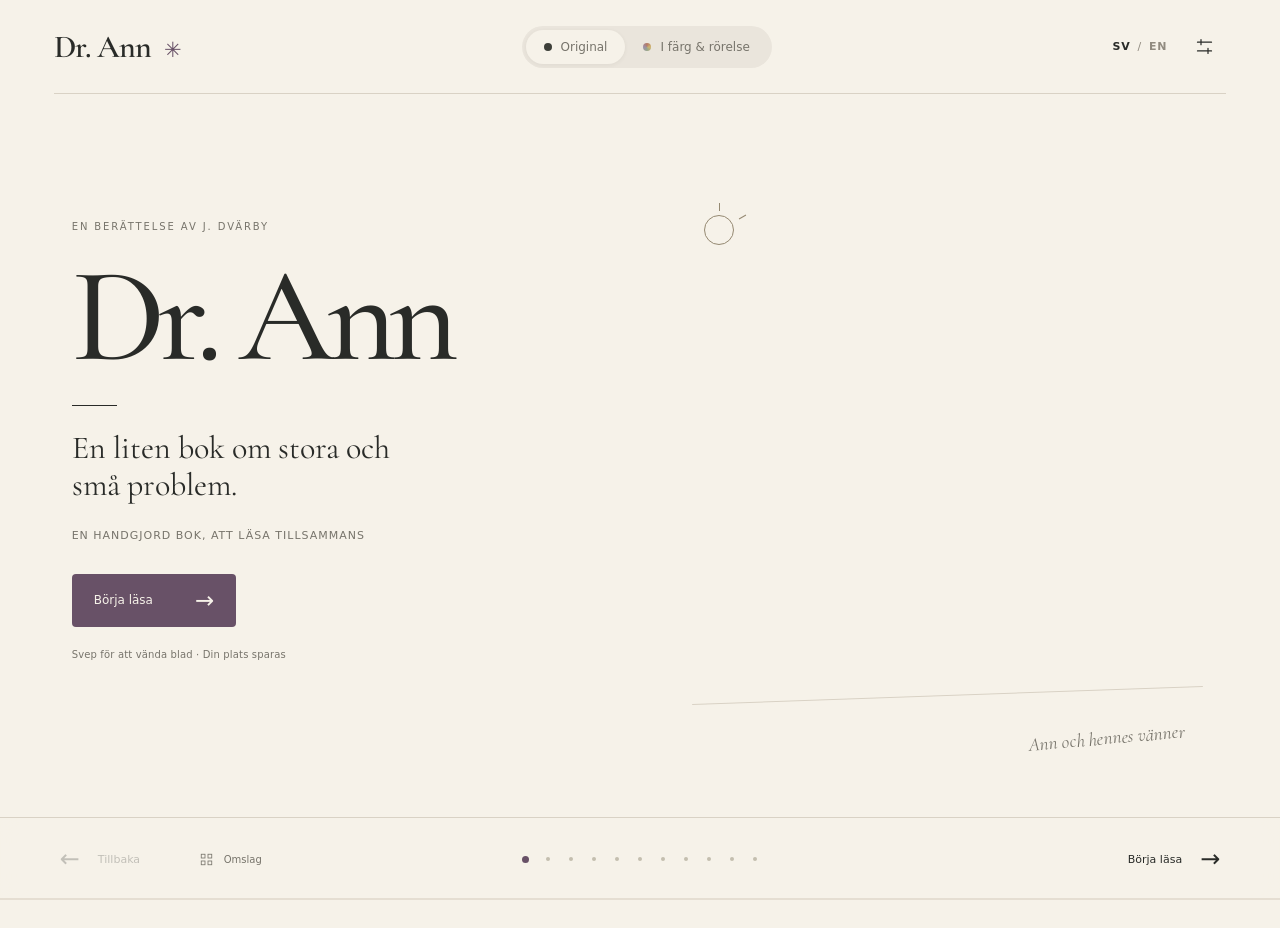
==== dr-ann/index.html @ cf0f5ed4 "Add bilingual Dr. Ann book with original and animated editions" ====
<!doctype html>
<html lang="sv">
<head>
  <meta charset="utf-8">
  <meta name="viewport" content="width=device-width, initial-scale=1, viewport-fit=cover">
  <meta name="theme-color" content="#f6f2e9">
  <meta name="description" content="Dr. Ann av J. Dvärby. En liten bok om stora och små problem. Läs på svenska eller engelska, i original eller i färg.">
  <meta name="robots" content="noindex, nofollow">
  <meta name="apple-mobile-web-app-capable" content="yes">
  <meta name="apple-mobile-web-app-status-bar-style" content="default">
  <link rel="icon" href="/dr-ann/assets/icon.svg" type="image/svg+xml">
  <link rel="apple-touch-icon" href="/dr-ann/assets/icon-192.png">
  <link rel="manifest" href="/dr-ann/manifest.webmanifest">
  <link rel="stylesheet" href="/dr-ann/book.css">
  <link rel="stylesheet" href="/dr-ann/compositions.css">
  <title>Dr. Ann · J. Dvärby</title>
</head>
<body>
  <a class="skip" href="#reader">Till boken</a>
  <header class="topbar">
    <button class="wordmark" id="home" aria-label="Till omslaget">Dr. Ann<span class="little-flower" aria-hidden="true">✳</span></button>
    <div class="editions" role="group" aria-label="Utgåva">
      <button id="original" data-edition="original" aria-pressed="true"><span class="edition-dot ink-dot"></span><span data-i18n="original">Original</span></button>
      <button id="colour" data-edition="colour" aria-pressed="false"><span class="edition-dot colour-dot"></span><span data-i18n="colour">I färg & rörelse</span></button>
    </div>
    <div class="header-actions">
      <button class="icon-button sound-button" id="sound-button" aria-label="Slå på ljud" aria-pressed="false"><svg viewBox="0 0 24 24" aria-hidden="true"><path d="M4 9h4l5-4v14l-5-4H4zM17 8q5 4 0 8"/><path class="sound-off-mark" d="m17 5 5 14"/></svg></button>
      <button class="language" id="language" aria-label="Read in English"><span id="lang-sv" class="selected">SV</span><span class="lang-sep">/</span><span id="lang-en">EN</span></button>
      <button class="icon-button" id="settings-button" aria-label="Läsinställningar"><svg viewBox="0 0 24 24" aria-hidden="true"><path d="M4 7h16M4 17h16M8 4v6m8 4v6"/></svg></button>
    </div>
  </header>

  <main id="reader" tabindex="-1"></main>

  <nav class="booknav" aria-label="Boknavigering">
    <button class="nav-prev" id="previous" aria-label="Föregående sida"><span aria-hidden="true">←</span><span data-i18n="previous">Tillbaka</span></button>
    <button class="page-picker" id="chapters-button" aria-label="Välj sida"><svg viewBox="0 0 20 20" aria-hidden="true"><rect x="3" y="3" width="5" height="5"/><rect x="12" y="3" width="5" height="5"/><rect x="3" y="12" width="5" height="5"/><rect x="12" y="12" width="5" height="5"/></svg><span id="page-label">Omslag</span></button>
    <div id="page-dots" class="page-dots" aria-label="Sidor"></div>
    <button class="nav-next" id="next"><span data-i18n="next">Börja läsa</span><span aria-hidden="true">→</span></button>
    <div class="progress-line"><div id="progress"></div></div>
  </nav>

  <dialog id="chapters-dialog" aria-labelledby="chapters-title">
    <div class="dialog-top"><div><p class="eyebrow" data-i18n="littleBook">EN LITEN BOK</p><h2 id="chapters-title" data-i18n="choosePage">Vart vill du gå?</h2></div><button class="close icon-button" data-close aria-label="Stäng">×</button></div>
    <div id="chapter-grid" class="chapter-grid"></div>
  </dialog>

  <dialog id="settings-dialog" aria-labelledby="settings-title">
    <div class="dialog-top"><h2 id="settings-title" data-i18n="reading">Läs i din egen takt</h2><button class="close icon-button" data-close aria-label="Stäng">×</button></div>
    <div class="setting-row"><span data-i18n="textSize">Textstorlek</span><div class="size-controls"><button id="smaller" aria-label="Mindre text">A−</button><output id="text-size">100%</output><button id="larger" aria-label="Större text">A+</button></div></div>
    <label class="setting-row"><span data-i18n="animations">Lugna animationer</span><input id="motion" type="checkbox" role="switch"></label>
    <label class="setting-row sound-setting"><span data-i18n="sound">Små ljud i färgutgåvan</span><input id="sound" type="checkbox" role="switch"></label>
    <button id="fullscreen" class="setting-action" data-i18n="fullscreen">Läs i helskärm ↗</button>
    <button id="offline" class="setting-action" data-i18n="offline">Spara boken för läsning offline ↓</button>
    <p class="small-note" data-i18n="install">På mobilen kan du välja ”Lägg till på hemskärmen” i webbläsarens meny.</p>
    <div class="colophon"><p data-i18n="credits">Text & teckningar · J. Dvärby</p><p data-i18n="editionNote">Svenska originalord. Varsamt satt text. Engelsk översättning och en färglagd tolkning.</p><button id="source-button" data-i18n="source">Se bokens fotograferade original ↗</button></div>
  </dialog>

  <dialog id="source-dialog" aria-labelledby="source-title">
    <div class="dialog-top"><h2 id="source-title" data-i18n="sourceTitle">Den handgjorda boken</h2><button class="close icon-button" data-close aria-label="Stäng">×</button></div>
    <p class="small-note" data-i18n="sourceNote">Originalfotona bakom det här uppslaget. Tryck på en bild för att se den större.</p>
    <div id="source-photos"></div>
  </dialog>
  <p class="sr-only" id="announcement" role="status" aria-live="polite"></p>
  <div id="toast" role="status"></div>
  <noscript><p class="noscript">Boken behöver JavaScript för sidvändning. / This book needs JavaScript for page turns.</p></noscript>
  <script type="module" src="/dr-ann/book.js"></script>
</body>
</html>
---- dr-ann/book.css ----
@font-face{font-family:Book;src:url('/fonts/CormorantGaramond.woff2') format('woff2');font-style:normal;font-weight:300 700;font-display:swap}
@font-face{font-family:Book;src:url('/fonts/CormorantGaramond-Italic.woff2') format('woff2');font-style:italic;font-weight:300 700;font-display:swap}
:root{--paper:#f6f2e9;--ink:#292b28;--muted:#77746b;--line:#d9d2c5;--plum:#685167;--tint:#ebe4db;--story-size:1;--nav-height:83px;color-scheme:light;font-family:system-ui,-apple-system,'Segoe UI',sans-serif;color:var(--ink);background:var(--paper)}
*{box-sizing:border-box}body{margin:0;min-height:100svh;background:var(--paper);-webkit-font-smoothing:antialiased}button,a,input{-webkit-tap-highlight-color:transparent}button{font:inherit;color:inherit;cursor:pointer}button{border:0;background:none}button:disabled{opacity:.25;cursor:default}button:focus-visible,a:focus-visible,input:focus-visible{outline:2px solid var(--plum);outline-offset:5px}button[aria-pressed=true]{color:var(--ink)}a{color:var(--plum)}.topbar{height:94px;margin:0 4.2vw;display:flex;align-items:center;gap:24px;border-bottom:1px solid var(--line)}.wordmark{padding:0;font-family:Book,Georgia,serif;font-size:32px;font-weight:600;letter-spacing:-1px;white-space:nowrap}.little-flower{display:inline-block;font:21px Georgia,serif;margin-left:13px;vertical-align:middle;color:var(--plum)}.editions{margin:auto;display:flex;padding:4px;background:#eae5dc;border-radius:28px}.editions button{display:flex;gap:9px;align-items:center;border-radius:22px;padding:10px 18px;color:#77746b;font-size:12px;white-space:nowrap;transition:background .25s,color .25s}.editions button[aria-pressed=true]{background:var(--paper);box-shadow:0 1px 4px #413b3510}.edition-dot{width:8px;height:8px;border-radius:50%;display:inline-block}.ink-dot{background:#3d3f39}.colour-dot{background:conic-gradient(#b57965,#d0b56d,#95a58c,#9d8fa7,#b57965)}.header-actions{display:flex;align-items:center;gap:15px}.language{display:flex;gap:7px;font-size:11px;font-weight:600;letter-spacing:.07em;min-height:44px;padding:8px 0;align-items:center}.language span{color:#918b80}.language .selected{color:var(--ink)}.lang-sep{font-weight:400}.icon-button{width:44px;height:44px;display:grid;place-items:center}.icon-button svg{width:21px;fill:none;stroke:currentColor;stroke-width:1.4;stroke-linecap:round}
#reader{min-height:calc(100svh - 94px);padding-bottom:calc(var(--nav-height) + 28px + env(safe-area-inset-bottom));outline:none}.cover{max-width:1320px;min-height:calc(100svh - 94px - var(--nav-height));margin:auto;padding:4vh 5.6vw 4vh;display:grid;grid-template-columns:1fr 1.12fr;align-items:center;gap:2vw}.cover-copy{position:relative;z-index:2;padding-bottom:20px}.eyebrow{font-size:10px;font-weight:500;letter-spacing:.19em;text-transform:uppercase;color:var(--muted);line-height:1.7;margin:0 0 22px}.cover h1{font:500 clamp(80px,10.5vw,156px)/.9 Book,Georgia,serif;letter-spacing:-.055em;margin:0 0 27px}.cover-rule{display:block;width:45px;height:1px;background:var(--ink);margin-bottom:24px}.cover-subtitle{font:400 clamp(24px,2.5vw,36px)/1.15 Book,Georgia,serif;max-width:330px;margin:0 0 25px}.byline{font-size:11px;letter-spacing:.09em;color:var(--muted);margin:0 0 32px}.start-reading{display:inline-flex;align-items:center;gap:42px;padding:15px 22px;background:var(--plum);color:var(--paper);border-radius:4px;font-size:12px}.start-reading span:last-child{font-size:23px;font-weight:300;line-height:1}.cover-footnote{font-size:10px;line-height:1.6;color:var(--muted);margin-top:20px;letter-spacing:.015em}.cover-visual{position:relative;width:100%;aspect-ratio:1/1;display:grid;place-items:center;isolation:isolate}.cover-visual::before{content:'';position:absolute;border:1px solid #d7d0c2;border-radius:49% 51% 50% 46%;inset:4% -1% 3% 3%;transform:rotate(-9deg);z-index:-1}.cover-visual::after{content:'';position:absolute;bottom:9%;left:12%;right:1%;height:1px;background:var(--line);transform:rotate(-2deg)}.cover-characters{position:relative;display:block;width:100%;height:100%}.cover-characters .ink-sprite{position:absolute}.cover-ann{width:29%;height:56%;bottom:15%;left:6%;transform:rotate(-3deg)}.cover-mc{width:21%;height:27%;bottom:13%;right:0;transform:rotate(3deg)}.cover-zorbas{width:69%;height:81%;bottom:15%;left:32%}.cover-sun{position:absolute;width:30px;height:30px;top:9%;left:14%;border:1px solid #9b917d;border-radius:50%}.cover-sun::before,.cover-sun::after{content:'';position:absolute;width:1px;height:8px;background:#9b917d;top:-13px;left:50%}.cover-sun::after{transform:rotate(60deg);left:37px;top:-3px}.cover-label{position:absolute;font:italic 19px Book,Georgia,serif;color:var(--muted);bottom:0;right:4%;transform:rotate(-5deg)}
.spread{max-width:1360px;min-height:calc(100svh - 94px - var(--nav-height) - 28px);margin:auto;padding:5vh 6vw 3vh;display:grid;grid-template-columns:minmax(0,1fr) minmax(0,1fr);gap:6vw;align-items:center;position:relative}.illustration{position:relative;min-width:0;perspective:1000px;align-self:center}.art-stage{position:relative;width:100%;height:min(62vh,640px);display:grid;place-items:center;isolation:isolate}.art-stage .ink-sprite{width:100%;height:100%}.ink-sprite{display:block;overflow:hidden;filter:grayscale(1) brightness(1.85) contrast(3.5);mix-blend-mode:multiply}.ink-sprite image{image-rendering:auto}.art-group{position:relative;width:100%;height:100%}.art-group .ink-sprite{position:absolute}.art-group .mc-ann{width:57%;height:59%;left:0;top:0}.art-group .mc-acorn{width:52%;height:56%;right:0;bottom:0}.art-group .house{width:51%;height:80%;left:0;bottom:8%}.art-group .walker{width:15%;height:22%;right:24%;bottom:8%}.art-group .ground{width:100%;height:5%;bottom:8%;left:0}.art-group .rocket{width:66%;height:93%;left:0;top:0}.art-group .muck{width:44%;height:27%;right:0;bottom:5%}.art-group .acorn{width:18%;height:46%;left:5%;bottom:13%}.art-group .skewer{width:74%;height:62%;right:0;bottom:8%}.art-group .tiny{width:8%;height:14%;left:1%;bottom:8%}.text-page{padding:3vh 0;min-width:0;position:relative}.scene-eyebrow{font-size:10px;line-height:1.5;letter-spacing:.15em;text-transform:uppercase;color:var(--muted);margin:0 0 25px}.scene-number{color:var(--plum);margin-right:14px}.story{font:500 calc(clamp(24px,2.05vw,30px) * var(--story-size))/1.35 Book,Georgia,serif;letter-spacing:-.012em;overflow-wrap:break-word}.story p{margin:0 0 .85em}.story p:last-child{margin-bottom:0}.story .dialogue{padding-left:.85em;text-indent:-.85em}.story .the-end{font-style:italic;font-size:1.5em;text-align:center;margin:1em 0 0;color:var(--plum)}.source-link{font-size:10px;margin-top:30px;color:var(--muted);padding:8px 0;text-decoration:underline;text-decoration-color:#c4baaa;text-underline-offset:4px}.scene-tip{font-size:10px;line-height:1.4;letter-spacing:.02em;color:var(--muted);text-align:center;margin:15px 0 0}.scene-tip svg{width:13px;height:13px;vertical-align:-2px;margin-right:6px;stroke:currentColor;fill:none;stroke-width:1.2}.restart{display:block;margin:22px auto 0;font-size:12px;border-bottom:1px solid var(--line);padding:10px}.paper-seam{position:absolute;top:13%;bottom:13%;width:1px;left:50%;background:linear-gradient(transparent,#d9d2c54a,transparent);pointer-events:none}
.booknav{position:fixed;bottom:0;left:0;right:0;padding:0 4.2vw;padding-bottom:env(safe-area-inset-bottom);height:calc(var(--nav-height) + env(safe-area-inset-bottom));display:flex;align-items:center;gap:24px;background:#f6f2e9f5;backdrop-filter:blur(12px);z-index:10;border-top:1px solid var(--line)}.booknav button{min-height:48px}.nav-prev,.nav-next{display:flex;align-items:center;gap:18px;font-size:11px;min-width:115px}.nav-prev>span:first-child,.nav-next>span:last-child{font-size:24px;font-weight:300}.nav-next{margin-left:auto;justify-content:flex-end}.page-picker{display:flex;align-items:center;gap:10px;color:var(--muted);font-size:10px;white-space:nowrap}.page-picker svg{width:15px;height:15px;fill:none;stroke:currentColor;stroke-width:1.1}.page-dots{display:flex;align-items:center;gap:3px;position:absolute;left:50%;transform:translateX(-50%)}.page-dots button{width:20px;padding:0;display:grid;place-items:center;min-height:44px}.page-dots button::after{content:'';width:4px;height:4px;border-radius:50%;background:#c4beaf;transition:all .25s}.page-dots button[aria-current=page]::after{width:7px;height:7px;background:var(--plum)}.progress-line{position:absolute;bottom:0;left:0;right:0;height:2px;background:#e5ded2}.progress-line>div{height:100%;background:var(--plum);width:0;transition:width .45s}
dialog{border:1px solid var(--line);background:var(--paper);color:var(--ink);padding:32px;max-width:720px;width:calc(100% - 32px);max-height:calc(100svh - 40px);border-radius:12px;box-shadow:0 20px 100px #2b282b24}dialog::backdrop{background:#27242a70;backdrop-filter:blur(4px)}.dialog-top{display:flex;justify-content:space-between;align-items:flex-start;gap:15px;margin-bottom:24px}.dialog-top h2{font:500 35px/1.05 Book,Georgia,serif;letter-spacing:-.03em;margin:0}.dialog-top .eyebrow{margin:0 0 7px}.close{font-size:31px;font-weight:200;flex:none;margin:-8px -10px 0 0}.chapter-grid{display:grid;grid-template-columns:repeat(3,1fr);gap:12px}.chapter{padding:13px 12px;text-align:left;border:1px solid var(--line);border-radius:4px;transition:background .2s}.chapter[aria-current=page]{border-color:var(--plum);background:#eee7e7}.chapter-thumb{height:100px;position:relative;margin:0 0 14px;display:grid;place-items:center}.chapter-thumb .ink-sprite{width:100%;height:100%}.chapter-thumb img{width:100%;height:100%;object-fit:contain;mix-blend-mode:multiply}.chapter-num{font-size:9px;color:var(--muted);display:block;letter-spacing:.1em;margin-bottom:5px}.chapter-name{font:500 19px/1.1 Book,Georgia,serif;display:block}.setting-row{min-height:68px;display:flex;align-items:center;justify-content:space-between;gap:15px;border-top:1px solid var(--line);font-size:13px}.size-controls{display:flex;align-items:center;gap:15px}.size-controls button{width:44px;height:44px;font:22px Book,Georgia,serif}.size-controls output{font-size:10px;min-width:36px;text-align:center}input[role=switch]{width:36px;height:22px;accent-color:var(--plum)}.setting-action{display:block;text-align:left;border-top:1px solid var(--line);font-size:13px;padding:22px 0;width:100%;min-height:64px}.small-note{font-size:11px;color:var(--muted);line-height:1.7;margin:10px 0 20px}.colophon{border-top:1px solid var(--line);margin-top:28px;padding-top:18px;font-size:11px;line-height:1.7;color:var(--muted)}.colophon p{margin:0 0 7px}.colophon button{font-size:11px;text-align:left;padding:10px 0;text-decoration:underline;text-underline-offset:4px}#source-photos{display:grid;grid-template-columns:repeat(auto-fit,minmax(150px,1fr));gap:12px}#source-photos img{width:100%;height:auto;display:block;border-radius:2px}#toast{position:fixed;bottom:calc(var(--nav-height) + 20px + env(safe-area-inset-bottom));left:50%;transform:translateX(-50%) translateY(10px);background:var(--ink);color:var(--paper);font-size:12px;padding:13px 20px;border-radius:6px;opacity:0;pointer-events:none;z-index:30;transition:.3s;max-width:90vw;text-align:center}#toast.show{opacity:1;transform:translateX(-50%)}.sr-only,.skip:not(:focus){position:absolute;width:1px;height:1px;padding:0;margin:-1px;overflow:hidden;clip:rect(0,0,0,0);white-space:nowrap}.skip:focus{position:fixed;top:10px;left:10px;padding:14px;z-index:100;background:var(--paper)}.noscript{padding:40px}
/* The expanded edition is a shallow paper theatre, with the ink kept intact. */
.edition-colour{--plum:#63765f;--tint:#e7e9dc}.edition-colour .cover-visual::before{background:radial-gradient(ellipse,#d4c8a63d,transparent 70%);border-color:#d5cdbd}.art-trigger{display:block;width:100%;padding:0;cursor:pointer;position:relative;perspective:1000px;border-radius:46% 48% 42% 44%;outline-offset:8px}.art-plane{display:block;width:100%;height:min(62vh,640px);object-fit:contain;mix-blend-mode:multiply;transform:rotateX(var(--rx,0deg)) rotateY(var(--ry,0deg)) translateZ(18px);filter:drop-shadow(0 11px 7px #8b715812);transition:transform .35s ease;transform-style:preserve-3d}.edition-colour .cover-visual .art-plane{height:auto;max-height:70vh;transform:rotate(-2deg) rotateY(-8deg) translateZ(30px)}.edition-colour .cover-visual .art-trigger{width:110%}.scene-wash{position:absolute;inset:12% 4% 3%;border-radius:49% 46% 48% 50%;background:radial-gradient(ellipse,#dfd2a62c,transparent 71%);z-index:-1;transform:translateZ(-40px)}.scene-effects{position:absolute;inset:0;pointer-events:none;overflow:hidden}.steam{position:absolute;top:3%;left:36%;width:18%;height:30%;opacity:0;fill:none;stroke:#77746b;stroke-width:1.2;stroke-linecap:round}.scene-rock{position:absolute;bottom:10%;left:30%;width:13px;height:11px;border:1px solid #645f50;background:#d0c4a4;clip-path:polygon(25% 0,80% 5%,100% 65%,65% 100%,0 80%);opacity:0}.scene-rock:nth-child(2){left:64%;bottom:9%;transform:rotate(30deg)}.scene-rock:nth-child(3){left:45%;bottom:7%}.sun-glow{position:absolute;width:20%;height:20%;left:34%;top:39%;border-radius:50%;background:radial-gradient(#f9d17e7a,transparent 72%);opacity:0;mix-blend-mode:screen}.bubble{position:absolute;border:1px solid #8d9a79;border-radius:50%;width:10px;height:10px;top:40%;left:37%;opacity:0}.bubble:nth-child(2){left:33%;width:7px;height:7px}.art-trigger.play .art-plane{animation:paper-nod 1.6s ease-in-out}.art-trigger.play[data-effect=walk] .art-plane{animation:paper-walk 1.8s ease-in-out}.art-trigger.play[data-effect=shake] .art-plane{animation:paper-shake 1.6s ease-in-out}.art-trigger.play .steam{animation:steam-up 2.5s ease-out}.art-trigger.play .steam:nth-child(2){animation-delay:.3s;left:44%}.art-trigger.play .scene-rock{animation:pebble .9s ease-out}.art-trigger.play .scene-rock:nth-child(2){animation-delay:.15s}.art-trigger.play .scene-rock:nth-child(3){animation-delay:.25s}.art-trigger.play .sun-glow{animation:sunset 2.8s ease-in-out}.art-trigger.play .bubble{animation:bubble-up 2s ease-out}.art-trigger.play .bubble:nth-child(2){animation-delay:.4s}.turn-in{animation:page-in .38s cubic-bezier(.2,.6,.3,1) both}.turn-back{animation-name:page-back}
@keyframes page-in{from{opacity:0;transform:translateX(20px) rotateY(-2deg)}to{opacity:1;transform:none}}@keyframes page-back{from{opacity:0;transform:translateX(-20px) rotateY(2deg)}to{opacity:1;transform:none}}@keyframes paper-nod{0%,100%{transform:rotateX(0) rotateY(0) translateZ(18px)}35%{transform:rotateX(3deg) rotateY(-4deg) translateZ(32px)}70%{transform:rotateX(-2deg) rotateY(3deg) translateZ(22px)}}@keyframes paper-shake{0%,100%{transform:rotate(0) translateZ(18px)}25%,65%{transform:rotate(-1.4deg) translateY(3px) translateZ(24px)}45%,80%{transform:rotate(1.2deg) translateY(-3px) translateZ(28px)}}@keyframes paper-walk{0%,100%{transform:translateX(0) rotateZ(0) translateZ(18px)}30%{transform:translateX(9px) rotateZ(1deg) translateZ(25px)}65%{transform:translateX(18px) rotateZ(-1deg) translateZ(25px)}}@keyframes steam-up{0%{opacity:0;transform:translateY(12px)}30%{opacity:.4}100%{opacity:0;transform:translateY(-24px) scale(1.15)}}@keyframes pebble{0%{opacity:0;transform:translateY(-18px) rotate(0)}30%{opacity:.8}80%{opacity:.6;transform:translateY(12px) rotate(50deg)}100%{opacity:0;transform:translateY(18px) rotate(60deg)}}@keyframes sunset{0%,100%{opacity:0;transform:scale(.8)}45%{opacity:1;transform:scale(1.6)}}@keyframes bubble-up{0%{opacity:0;transform:translateY(0) scale(.5)}20%{opacity:.7}100%{opacity:0;transform:translateY(-60px) scale(1.4)}}
body.motion-off *,body.motion-off *::before,body.motion-off *::after{animation:none!important;transition:none!important}.motion-off .art-plane{transform:none!important}
@media(min-width:1500px){.spread{gap:100px}.story{font-size:calc(31px * var(--story-size))}}
@media(max-width:1000px){.topbar{gap:14px;margin:0 3.5vw}.editions button{padding:10px 14px}.cover{padding:4vh 5vw;gap:0}.spread{gap:5vw;padding:4vh 5vw}.page-dots{gap:0}.page-dots button{width:15px}.page-picker{margin-left:8px}.nav-prev,.nav-next{min-width:90px}}
@media(max-width:700px){:root{--nav-height:70px}.topbar{height:109px;margin:0 22px;display:grid;grid-template-columns:1fr auto;gap:0;align-content:center;position:relative}.wordmark{font-size:26px;text-align:left;height:45px}.little-flower{font-size:17px;margin-left:10px}.header-actions{grid-column:2;grid-row:1;gap:12px}.editions{grid-column:1/-1;grid-row:2;margin:1px 0 10px;justify-self:center;padding:3px}.editions button{padding:7px 15px;font-size:10px;min-height:31px}.language{font-size:10px}.icon-button{width:38px;height:40px}.icon-button svg{width:19px}.cover{min-height:calc(100svh - 109px - var(--nav-height));padding:30px 28px 25px;display:flex;flex-direction:column;gap:0;position:relative;align-items:stretch;justify-content:center}.cover-copy{padding:0;display:flex;flex-direction:column;align-items:center;text-align:center}.cover .eyebrow{font-size:8px;letter-spacing:.18em;margin-bottom:15px}.cover h1{font-size:88px;margin-bottom:15px}.cover-rule{display:none}.cover-subtitle{font-size:25px;max-width:260px;margin-bottom:13px}.byline{font-size:9px;margin-bottom:0}.cover-visual{width:min(82%,360px);margin:10px auto 12px;aspect-ratio:1.1;order:1}.cover-visual::before{inset:4% -2% 0 1%}.cover-visual::after{bottom:7%}.cover-label{font-size:14px;bottom:-3px}.cover .start-reading{position:relative;order:2;align-self:center;font-size:11px;min-width:175px;justify-content:space-between;padding:13px 18px}.cover .cover-footnote{order:3;text-align:center;font-size:9px;margin:13px 0 0}.cover-ann{bottom:11%;height:58%}.cover-zorbas{height:83%;bottom:11%}.cover-mc{bottom:9%}.cover-sun{width:22px;height:22px;top:11%;left:15%}.cover-sun::before{height:6px;top:-10px}.cover-sun::after{left:29px;top:-4px;height:6px}#reader{min-height:calc(100svh - 109px);padding-bottom:calc(var(--nav-height) + 16px + env(safe-area-inset-bottom))}.spread{display:flex;flex-direction:column;gap:0;padding:23px 28px 25px;min-height:0}.illustration{width:100%;max-width:430px;align-self:center}.art-stage{height:min(36vh,310px);min-height:220px}.art-plane{height:min(36vh,310px);min-height:220px}.text-page{padding:24px 0 0;width:100%;max-width:540px}.scene-eyebrow{font-size:9px;letter-spacing:.14em;margin-bottom:19px}.scene-number{margin-right:10px}.story{font-size:calc(26px * var(--story-size));line-height:1.28;letter-spacing:-.015em}.story p{margin-bottom:.8em}.source-link{margin-top:22px;font-size:9px;min-height:36px}.paper-seam{display:none}.scene-tip{font-size:9px;margin:12px 0 0}.booknav{padding-left:22px;padding-right:22px;gap:10px}.nav-prev,.nav-next{min-width:unset;font-size:10px;gap:10px}.nav-prev>span:first-child,.nav-next>span:last-child{font-size:22px}.page-picker{position:absolute;left:50%;transform:translateX(-50%);font-size:9px;gap:7px;margin:0}.page-picker svg{width:13px}.page-dots{display:none}.nav-next{max-width:38%}.nav-prev{max-width:30%}.chapter-grid{grid-template-columns:repeat(2,1fr);gap:10px}.chapter-thumb{height:85px}.chapter-name{font-size:18px}dialog{padding:24px 20px;border-radius:10px;max-height:calc(100svh - 25px)}.dialog-top h2{font-size:29px}.setting-row,.setting-action{font-size:12px}.setting-row{min-height:70px}.edition-colour .cover-visual{aspect-ratio:1.25;max-height:290px}.edition-colour .cover-visual .art-trigger{width:115%}.edition-colour .cover-visual .art-plane{min-height:0;max-height:290px}.edition-colour .cover-visual::after{display:none}.edition-colour .cover-label{bottom:-4px;right:1%}.colophon{font-size:10px}}
@media(max-width:370px){.topbar{margin:0 16px}.cover{padding:24px 20px}.cover h1{font-size:76px}.cover-visual{width:80%;max-height:225px}.cover-subtitle{font-size:23px}.spread{padding-left:22px;padding-right:22px}.story{font-size:calc(24px * var(--story-size))}.booknav{padding-left:16px;padding-right:16px}.nav-prev>span:last-child{display:none}}
@media(max-height:700px) and (min-width:701px){.topbar{height:76px}.cover{padding-top:20px;padding-bottom:20px;min-height:calc(100svh - 76px - var(--nav-height))}.cover h1{font-size:110px}.cover-visual{max-width:440px}.spread{min-height:calc(100svh - 76px - var(--nav-height));padding-top:25px;padding-bottom:25px}}
@media(prefers-reduced-motion:reduce){*,*::before,*::after{animation:none!important;transition:none!important}.art-plane{transform:none!important}}
@media print{.topbar,.booknav,.source-link,.scene-tip,.start-reading,.cover-footnote,.restart{display:none!important}#reader{padding:0}.spread{display:block;padding:20px}.art-stage,.art-plane{height:300px}.story{font-size:22px}body{background:white}dialog{display:none!important}}
---- dr-ann/compositions.css ----
/* Each scene gets the space and reading rhythm its drawing asks for. */
.art-stage,.art-group,.cover-characters{background:white}.illustration,.cover-characters{mix-blend-mode:multiply}
.cover-visual,.art-stage{isolation:auto}.cover-characters,.art-group{mix-blend-mode:multiply}.illustration{margin:0}.sound-button,.sound-setting{display:none}.edition-colour .sound-button{display:grid}.edition-colour .sound-setting{display:flex}.sound-button[aria-pressed=true] .sound-off-mark{display:none}.sound-button[aria-pressed=true]{color:var(--plum)}
.flow-spread{display:block;max-width:1100px;padding-top:6vh;padding-bottom:4vh}.page-flow{width:100%}.flow-spread .scene-eyebrow{margin-bottom:35px}.flowing-story{font-size:calc(clamp(28px,2.65vw,36px) * var(--story-size));line-height:1.32;display:flow-root;min-height:440px}.flowing-story .illustration{float:right;width:45%;margin:0 0 15px 6%;shape-outside:ellipse(50% 49% at 55% 50%)}.flowing-story .art-stage{height:430px}.flowing-story .art-plane{height:430px}.flow-spread .source-link{clear:both;display:block}.flowing-story p{margin:0 0 .9em}.scene-1 .flowing-story{padding-top:3vh}.scene-1 .illustration{width:38%;margin-top:-20px;shape-outside:polygon(35% 0,100% 0,100% 100%,5% 100%,0 70%,15% 28%)}.scene-1 .art-stage,.scene-1 .art-plane{height:440px}.scene-1 .story>p:first-of-type::first-letter{font-size:1.5em;line-height:.8}.scene-2 .flowing-story .illustration{float:none;width:100%;margin:0 0 30px;shape-outside:none}.scene-2 .art-stage,.scene-2 .art-plane{height:260px}.scene-2 .flowing-story{max-width:850px;margin:auto}.scene-2 .flowing-story>p:first-child{max-width:650px}.scene-2 .art-group .house{width:35%;height:97%;left:0;bottom:1%}.scene-2 .art-group .walker{width:10%;height:31%;right:48%;bottom:1%}.scene-2 .art-group .ground{height:7%;bottom:0}.scene-3 .illustration{float:left;width:48%;margin:0 6% 15px 0;shape-outside:polygon(0 0,74% 0,100% 22%,66% 50%,100% 63%,100% 100%,0 100%)}.scene-3 .art-stage,.scene-3 .art-plane{height:540px}.scene-3 .flowing-story{font-size:calc(clamp(27px,2.4vw,33px) * var(--story-size))}.scene-4 .illustration{width:42%;shape-outside:polygon(45% 0,100% 0,100% 100%,0 100%,0 70%,35% 58%);margin-top:20px}.scene-4 .art-stage,.scene-4 .art-plane{height:360px}.scene-5 .story>p:last-child{margin-top:1.3em}.scene-6 .story>p:first-child{font-size:1.14em;line-height:1.25}.scene-6 .art-stage,.scene-6 .art-plane{height:min(68vh,700px)}.scene-7 .flowing-story>p:nth-of-type(1){font:italic 400 calc(36px * var(--story-size))/1.2 Book,Georgia,serif;max-width:730px;margin-bottom:1.2em}.scene-7 .flowing-story>p:nth-of-type(2){margin-bottom:1.4em}.scene-7 .illustration{float:left;margin:0 5% 0 0;width:46%;shape-outside:polygon(0 0,55% 0,61% 20%,68% 49%,100% 70%,100% 100%,0 100%)}.scene-7 .art-stage,.scene-7 .art-plane{height:460px}.scene-8 .flowing-story .illustration{width:47%;margin-top:10px;shape-outside:ellipse(50% 38% at 55% 62%)}.scene-8 .art-stage,.scene-8 .art-plane{height:320px}.scene-9 .illustration{width:50%;shape-outside:ellipse(50% 38% at 55% 58%)}.scene-9 .art-stage,.scene-9 .art-plane{height:270px}
.ending-spread{display:block;max-width:1050px;padding-top:40px}.ending-conversation{max-width:760px;margin:auto}.ending-conversation .story{font-size:calc(clamp(26px,2.4vw,32px) * var(--story-size))}.ending-spread .illustration{width:100%;max-width:900px;margin:30px auto}.ending-spread .art-stage,.ending-spread .art-plane{height:auto;min-height:300px;max-height:none;aspect-ratio:2.1}.ending-spread .art-trigger{border-radius:0}.ending-last{max-width:700px;margin:auto;text-align:center}.ending-last .the-end{margin:1.4em 0 .7em;font-size:2em}.ending-last .source-link{margin:25px auto}.ending-last .restart{font-family:system-ui,sans-serif}
.story-word{font:inherit;letter-spacing:inherit;line-height:inherit;padding:0;display:inline;color:inherit;text-decoration:underline;text-decoration-color:#9ca58b;text-decoration-thickness:1px;text-underline-offset:.13em;text-decoration-style:dotted;border-radius:2px}.story-word:hover,.story-word:focus-visible{color:var(--plum)}
.flowing-story .scene-tip{display:none}.reading-tip{clear:both;font-size:10px;color:var(--muted);line-height:1.5;margin:22px 0 -10px}.edition-colour .art-plane{mask-image:linear-gradient(to right,transparent,#000 5%,#000 95%,transparent),linear-gradient(to bottom,transparent,#000 5%,#000 95%,transparent);mask-composite:intersect}.flowing-story .illustration{shape-margin:9px}
.coloured-svg{overflow:visible}.moving-part{transform-box:view-box;transform-origin:50% 50%}.part-3{transform-origin:46% 78%}.part-11{transform-origin:19% 39%}.part-7{transform-origin:82% 79%}.part-9{transform-origin:83% 39%}
/* Avoid moving the whole drawing: small, specific actions carry the story. */
.art-trigger.play .art-plane,.art-trigger.play[data-effect=walk] .art-plane,.art-trigger.play[data-effect=shake] .art-plane{animation:none}.art-trigger.play .part-3{animation:tiny-steps 1.15s ease-in-out}.art-trigger.play .part-11{animation:tree-stir 1.5s ease-in-out}.art-trigger.play .part-7{animation:stone-settle .8s ease-out}.art-trigger.play .part-9{animation:gentle-hand 1.6s ease-in-out}.art-trigger[data-art="7"] .scene-rock{display:none}.art-trigger[data-art="11"] .steam{display:none}.bandage-glow{position:absolute;width:24%;height:44%;top:10%;left:34%;background:repeating-linear-gradient(157deg,transparent 0 14px,#ede3c188 15px 17px,transparent 18px 32px);clip-path:polygon(20% 0,95% 7%,70% 100%,0 91%);opacity:0;pointer-events:none}.play .bandage-glow{animation:cloth-wrap 1.8s ease-out}.art-trigger[data-art="2"].play .art-plane,.art-trigger[data-art="4"].play .art-plane{animation:paper-hello 1.5s ease-in-out}.art-trigger .sun-glow{left:34%;top:43%;width:25%;height:30%}.ending-spread .sun-glow{left:34%;top:43%;width:22%;height:40%}
@keyframes tiny-steps{0%,100%{transform:translate(0,0)}25%{transform:translate(5px,-3px) rotate(.8deg)}50%{transform:translate(10px,0)}75%{transform:translate(15px,-3px) rotate(-.8deg)}90%{transform:translate(18px,0)}}@keyframes tree-stir{0%,100%{transform:rotate(0)}30%{transform:rotate(-1.8deg)}65%{transform:rotate(1.5deg)}}@keyframes stone-settle{0%,100%{transform:translateY(0) rotate(0)}40%{transform:translateY(-4px) rotate(-4deg)}80%{transform:translateY(1px) rotate(2deg)}}@keyframes gentle-hand{0%,100%{transform:rotate(0)}30%{transform:rotate(.55deg) translateY(2px)}70%{transform:rotate(-.4deg) translateY(-1px)}}@keyframes cloth-wrap{0%,100%{opacity:0}35%{opacity:.8}65%{opacity:.5}}@keyframes paper-hello{0%,100%{transform:rotateY(0) translateZ(18px)}45%{transform:rotateY(2deg) translateZ(25px)}}
@media(max-width:700px){.header-actions{gap:7px}.sound-button{width:28px}.sound-button svg{width:18px}.flow-spread{padding:30px 28px 25px}.flow-spread .scene-eyebrow{margin-bottom:26px;font-size:8px}.flowing-story{font-size:calc(27px * var(--story-size));line-height:1.3;min-height:0}.flowing-story .illustration{margin-left:18px;margin-bottom:8px;width:43%}.flowing-story .art-stage,.flowing-story .art-plane{height:260px;min-height:0}.flowing-story p{margin-bottom:.95em}.scene-1 .flowing-story{padding-top:0;font-size:calc(29px * var(--story-size))}.scene-1 .illustration{width:42%;margin-top:32px;margin-right:-7px;shape-outside:ellipse(50% 50% at 60% 54%)}.scene-1 .art-stage,.scene-1 .art-plane{height:305px}.scene-2 .flowing-story{font-size:calc(26px * var(--story-size))}.scene-2 .flowing-story .illustration{margin:10px 0 25px;width:100%}.scene-2 .art-stage,.scene-2 .art-plane{height:170px;min-height:0}.scene-3 .illustration{width:45%;margin:0 20px 10px -7px;shape-outside:ellipse(50% 50% at 38% 50%)}.scene-3 .art-stage,.scene-3 .art-plane{height:340px}.scene-3 .flowing-story{font-size:calc(26px * var(--story-size))}.scene-3 .art-group .mc-ann{height:52%;width:90%;top:0;left:0}.scene-3 .art-group .mc-acorn{height:49%;width:80%;right:0;bottom:0}.scene-4 .illustration{float:right;width:43%;margin:12px -8px 12px 16px;shape-outside:polygon(40% 0,100% 0,100% 100%,0 100%,0 70%,25% 50%)}.scene-4 .art-stage,.scene-4 .art-plane{height:250px}.scene-5 .art-stage,.scene-5 .art-plane{height:min(45vh,360px)}.scene-6 .art-stage,.scene-6 .art-plane{height:min(47vh,380px)}.scene-6 .story>p:first-child{font-size:1.1em}.scene-7 .flowing-story>p:nth-of-type(1){font-size:calc(31px * var(--story-size));margin-bottom:1.05em}.scene-7 .flowing-story>p:nth-of-type(2){font-size:calc(25px * var(--story-size));margin-bottom:1.2em}.scene-7 .illustration{width:48%;margin:0 17px 12px -6px;shape-outside:polygon(0 0,53% 0,60% 30%,65% 63%,100% 78%,100% 100%,0 100%)}.scene-7 .art-stage,.scene-7 .art-plane{height:315px}.scene-8 .flowing-story .illustration{width:50%;margin:10px -8px 10px 18px;shape-outside:ellipse(50% 40% at 52% 59%)}.scene-8 .art-stage,.scene-8 .art-plane{height:200px}.scene-8 .flowing-story{font-size:calc(26px * var(--story-size))}.scene-9 .illustration{float:none;width:100%;margin:10px 0 25px}.scene-9 .art-stage,.scene-9 .art-plane{height:190px}.scene-9 .flowing-story{font-size:calc(26px * var(--story-size))}.scene-tip{font-size:8px;line-height:1.45;margin:8px 0 4px}.flowing-story .scene-tip{max-width:160px;margin-left:auto;margin-right:auto}.ending-spread{padding:30px 28px}.ending-conversation .story,.ending-last{font-size:calc(26px * var(--story-size));line-height:1.3}.ending-spread .illustration{width:calc(100% + 24px);margin:30px -12px}.ending-spread .art-stage,.ending-spread .art-plane{min-height:190px;aspect-ratio:1.65;height:auto}.ending-last .the-end{margin-top:1.5em}.ending-last .restart{font-size:11px}.scene-7.edition-colour .illustration{width:50%}}
@media(max-width:370px){.flow-spread,.ending-spread{padding-left:22px;padding-right:22px}.flowing-story{font-size:calc(25px * var(--story-size))}.scene-1 .flowing-story{font-size:calc(27px * var(--story-size))}.scene-1 .illustration{width:41%}.scene-1 .art-stage,.scene-1 .art-plane{height:270px}.scene-3 .flowing-story,.scene-4 .flowing-story{font-size:calc(24px * var(--story-size))}}
@media(prefers-reduced-motion:reduce){.moving-part{animation:none!important}}
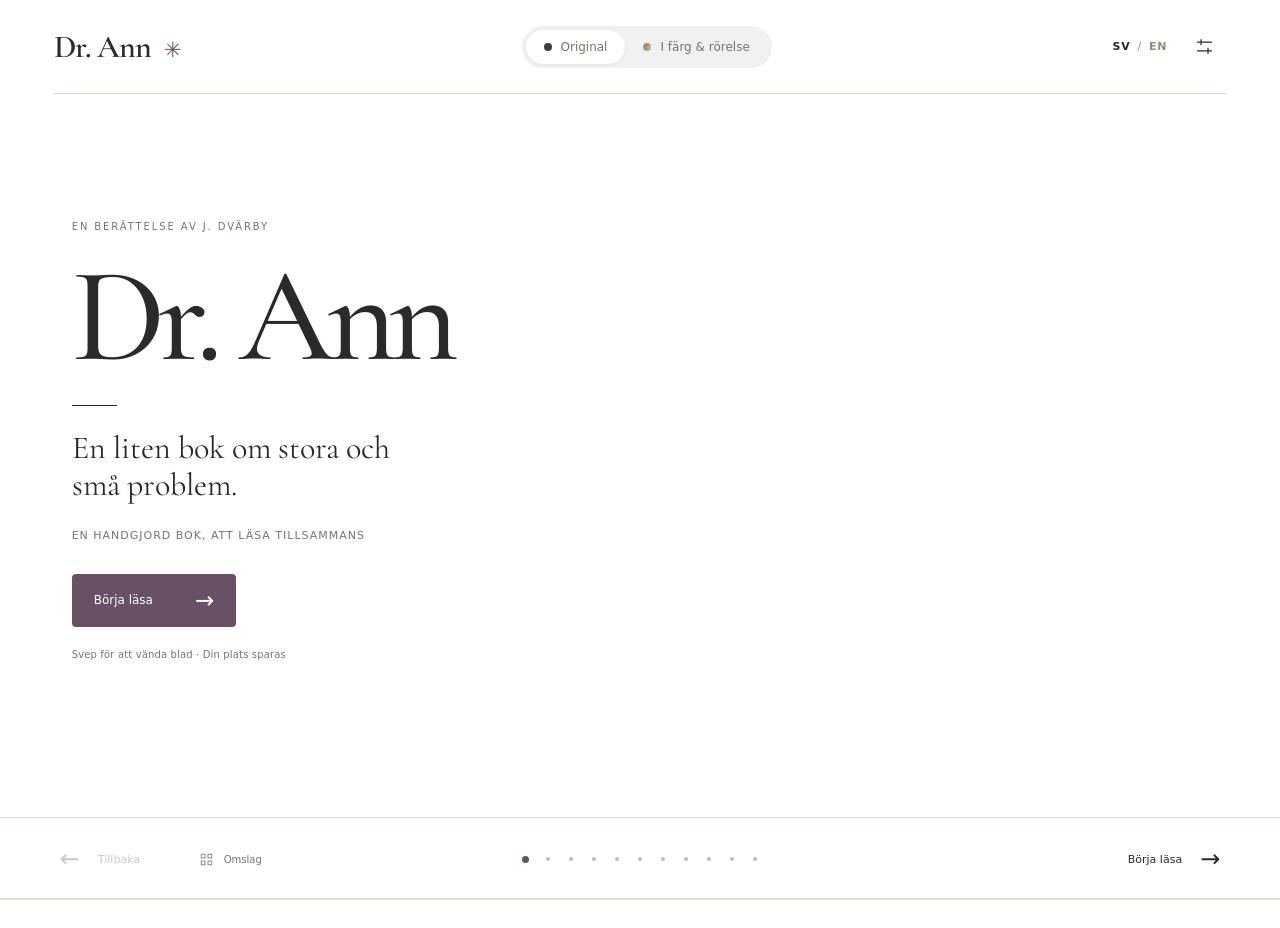
==== commit b8d52428: "Restore complete source illustrations and preserve original ink in colour edition" ====
--- a/dr-ann/index.html
+++ b/dr-ann/index.html
@@ -3,7 +3,7 @@
 <head>
   <meta charset="utf-8">
   <meta name="viewport" content="width=device-width, initial-scale=1, viewport-fit=cover">
-  <meta name="theme-color" content="#f6f2e9">
+  <meta name="theme-color" content="#ffffff">
   <meta name="description" content="Dr. Ann av J. Dvärby. En liten bok om stora och små problem. Läs på svenska eller engelska, i original eller i färg.">
   <meta name="robots" content="noindex, nofollow">
   <meta name="apple-mobile-web-app-capable" content="yes">
@@ -11,8 +11,8 @@
   <link rel="icon" href="/dr-ann/assets/icon.svg" type="image/svg+xml">
   <link rel="apple-touch-icon" href="/dr-ann/assets/icon-192.png">
   <link rel="manifest" href="/dr-ann/manifest.webmanifest">
-  <link rel="stylesheet" href="/dr-ann/book.css">
-  <link rel="stylesheet" href="/dr-ann/compositions.css">
+  <link rel="stylesheet" href="/dr-ann/book.css?v=fidelity-4">
+  <link rel="stylesheet" href="/dr-ann/compositions.css?v=fidelity-4">
   <title>Dr. Ann · J. Dvärby</title>
 </head>
 <body>
@@ -64,6 +64,6 @@
   <p class="sr-only" id="announcement" role="status" aria-live="polite"></p>
   <div id="toast" role="status"></div>
   <noscript><p class="noscript">Boken behöver JavaScript för sidvändning. / This book needs JavaScript for page turns.</p></noscript>
-  <script type="module" src="/dr-ann/book.js"></script>
+  <script type="module" src="/dr-ann/book.js?v=fidelity-4"></script>
 </body>
 </html>
--- a/dr-ann/book.css
+++ b/dr-ann/book.css
@@ -1,10 +1,10 @@
 @font-face{font-family:Book;src:url('/fonts/CormorantGaramond.woff2') format('woff2');font-style:normal;font-weight:300 700;font-display:swap}
 @font-face{font-family:Book;src:url('/fonts/CormorantGaramond-Italic.woff2') format('woff2');font-style:italic;font-weight:300 700;font-display:swap}
-:root{--paper:#f6f2e9;--ink:#292b28;--muted:#77746b;--line:#d9d2c5;--plum:#685167;--tint:#ebe4db;--story-size:1;--nav-height:83px;color-scheme:light;font-family:system-ui,-apple-system,'Segoe UI',sans-serif;color:var(--ink);background:var(--paper)}
-*{box-sizing:border-box}body{margin:0;min-height:100svh;background:var(--paper);-webkit-font-smoothing:antialiased}button,a,input{-webkit-tap-highlight-color:transparent}button{font:inherit;color:inherit;cursor:pointer}button{border:0;background:none}button:disabled{opacity:.25;cursor:default}button:focus-visible,a:focus-visible,input:focus-visible{outline:2px solid var(--plum);outline-offset:5px}button[aria-pressed=true]{color:var(--ink)}a{color:var(--plum)}.topbar{height:94px;margin:0 4.2vw;display:flex;align-items:center;gap:24px;border-bottom:1px solid var(--line)}.wordmark{padding:0;font-family:Book,Georgia,serif;font-size:32px;font-weight:600;letter-spacing:-1px;white-space:nowrap}.little-flower{display:inline-block;font:21px Georgia,serif;margin-left:13px;vertical-align:middle;color:var(--plum)}.editions{margin:auto;display:flex;padding:4px;background:#eae5dc;border-radius:28px}.editions button{display:flex;gap:9px;align-items:center;border-radius:22px;padding:10px 18px;color:#77746b;font-size:12px;white-space:nowrap;transition:background .25s,color .25s}.editions button[aria-pressed=true]{background:var(--paper);box-shadow:0 1px 4px #413b3510}.edition-dot{width:8px;height:8px;border-radius:50%;display:inline-block}.ink-dot{background:#3d3f39}.colour-dot{background:conic-gradient(#b57965,#d0b56d,#95a58c,#9d8fa7,#b57965)}.header-actions{display:flex;align-items:center;gap:15px}.language{display:flex;gap:7px;font-size:11px;font-weight:600;letter-spacing:.07em;min-height:44px;padding:8px 0;align-items:center}.language span{color:#918b80}.language .selected{color:var(--ink)}.lang-sep{font-weight:400}.icon-button{width:44px;height:44px;display:grid;place-items:center}.icon-button svg{width:21px;fill:none;stroke:currentColor;stroke-width:1.4;stroke-linecap:round}
+:root{--paper:#ffffff;--ink:#292b28;--muted:#77746b;--line:#d9d2c5;--plum:#685167;--tint:#ebe4db;--story-size:1;--nav-height:83px;color-scheme:light;font-family:system-ui,-apple-system,'Segoe UI',sans-serif;color:var(--ink);background:var(--paper)}
+*{box-sizing:border-box}body{margin:0;min-height:100svh;background:var(--paper);-webkit-font-smoothing:antialiased}button,a,input{-webkit-tap-highlight-color:transparent}button{font:inherit;color:inherit;cursor:pointer}button{border:0;background:none}button:disabled{opacity:.25;cursor:default}button:focus-visible,a:focus-visible,input:focus-visible{outline:2px solid var(--plum);outline-offset:5px}button[aria-pressed=true]{color:var(--ink)}a{color:var(--plum)}.topbar{height:94px;margin:0 4.2vw;display:flex;align-items:center;gap:24px;border-bottom:1px solid var(--line)}.wordmark{padding:0;font-family:Book,Georgia,serif;font-size:32px;font-weight:600;letter-spacing:-1px;white-space:nowrap}.little-flower{display:inline-block;font:21px Georgia,serif;margin-left:13px;vertical-align:middle;color:var(--plum)}.editions{margin:auto;display:flex;padding:4px;background:#f1f1ef;border-radius:28px}.editions button{display:flex;gap:9px;align-items:center;border-radius:22px;padding:10px 18px;color:#77746b;font-size:12px;white-space:nowrap;transition:background .25s,color .25s}.editions button[aria-pressed=true]{background:var(--paper);box-shadow:0 1px 4px #413b3510}.edition-dot{width:8px;height:8px;border-radius:50%;display:inline-block}.ink-dot{background:#3d3f39}.colour-dot{background:conic-gradient(#b57965,#d0b56d,#95a58c,#9d8fa7,#b57965)}.header-actions{display:flex;align-items:center;gap:15px}.language{display:flex;gap:7px;font-size:11px;font-weight:600;letter-spacing:.07em;min-height:44px;padding:8px 0;align-items:center}.language span{color:#918b80}.language .selected{color:var(--ink)}.lang-sep{font-weight:400}.icon-button{width:44px;height:44px;display:grid;place-items:center}.icon-button svg{width:21px;fill:none;stroke:currentColor;stroke-width:1.4;stroke-linecap:round}
 #reader{min-height:calc(100svh - 94px);padding-bottom:calc(var(--nav-height) + 28px + env(safe-area-inset-bottom));outline:none}.cover{max-width:1320px;min-height:calc(100svh - 94px - var(--nav-height));margin:auto;padding:4vh 5.6vw 4vh;display:grid;grid-template-columns:1fr 1.12fr;align-items:center;gap:2vw}.cover-copy{position:relative;z-index:2;padding-bottom:20px}.eyebrow{font-size:10px;font-weight:500;letter-spacing:.19em;text-transform:uppercase;color:var(--muted);line-height:1.7;margin:0 0 22px}.cover h1{font:500 clamp(80px,10.5vw,156px)/.9 Book,Georgia,serif;letter-spacing:-.055em;margin:0 0 27px}.cover-rule{display:block;width:45px;height:1px;background:var(--ink);margin-bottom:24px}.cover-subtitle{font:400 clamp(24px,2.5vw,36px)/1.15 Book,Georgia,serif;max-width:330px;margin:0 0 25px}.byline{font-size:11px;letter-spacing:.09em;color:var(--muted);margin:0 0 32px}.start-reading{display:inline-flex;align-items:center;gap:42px;padding:15px 22px;background:var(--plum);color:var(--paper);border-radius:4px;font-size:12px}.start-reading span:last-child{font-size:23px;font-weight:300;line-height:1}.cover-footnote{font-size:10px;line-height:1.6;color:var(--muted);margin-top:20px;letter-spacing:.015em}.cover-visual{position:relative;width:100%;aspect-ratio:1/1;display:grid;place-items:center;isolation:isolate}.cover-visual::before{content:'';position:absolute;border:1px solid #d7d0c2;border-radius:49% 51% 50% 46%;inset:4% -1% 3% 3%;transform:rotate(-9deg);z-index:-1}.cover-visual::after{content:'';position:absolute;bottom:9%;left:12%;right:1%;height:1px;background:var(--line);transform:rotate(-2deg)}.cover-characters{position:relative;display:block;width:100%;height:100%}.cover-characters .ink-sprite{position:absolute}.cover-ann{width:29%;height:56%;bottom:15%;left:6%;transform:rotate(-3deg)}.cover-mc{width:21%;height:27%;bottom:13%;right:0;transform:rotate(3deg)}.cover-zorbas{width:69%;height:81%;bottom:15%;left:32%}.cover-sun{position:absolute;width:30px;height:30px;top:9%;left:14%;border:1px solid #9b917d;border-radius:50%}.cover-sun::before,.cover-sun::after{content:'';position:absolute;width:1px;height:8px;background:#9b917d;top:-13px;left:50%}.cover-sun::after{transform:rotate(60deg);left:37px;top:-3px}.cover-label{position:absolute;font:italic 19px Book,Georgia,serif;color:var(--muted);bottom:0;right:4%;transform:rotate(-5deg)}
-.spread{max-width:1360px;min-height:calc(100svh - 94px - var(--nav-height) - 28px);margin:auto;padding:5vh 6vw 3vh;display:grid;grid-template-columns:minmax(0,1fr) minmax(0,1fr);gap:6vw;align-items:center;position:relative}.illustration{position:relative;min-width:0;perspective:1000px;align-self:center}.art-stage{position:relative;width:100%;height:min(62vh,640px);display:grid;place-items:center;isolation:isolate}.art-stage .ink-sprite{width:100%;height:100%}.ink-sprite{display:block;overflow:hidden;filter:grayscale(1) brightness(1.85) contrast(3.5);mix-blend-mode:multiply}.ink-sprite image{image-rendering:auto}.art-group{position:relative;width:100%;height:100%}.art-group .ink-sprite{position:absolute}.art-group .mc-ann{width:57%;height:59%;left:0;top:0}.art-group .mc-acorn{width:52%;height:56%;right:0;bottom:0}.art-group .house{width:51%;height:80%;left:0;bottom:8%}.art-group .walker{width:15%;height:22%;right:24%;bottom:8%}.art-group .ground{width:100%;height:5%;bottom:8%;left:0}.art-group .rocket{width:66%;height:93%;left:0;top:0}.art-group .muck{width:44%;height:27%;right:0;bottom:5%}.art-group .acorn{width:18%;height:46%;left:5%;bottom:13%}.art-group .skewer{width:74%;height:62%;right:0;bottom:8%}.art-group .tiny{width:8%;height:14%;left:1%;bottom:8%}.text-page{padding:3vh 0;min-width:0;position:relative}.scene-eyebrow{font-size:10px;line-height:1.5;letter-spacing:.15em;text-transform:uppercase;color:var(--muted);margin:0 0 25px}.scene-number{color:var(--plum);margin-right:14px}.story{font:500 calc(clamp(24px,2.05vw,30px) * var(--story-size))/1.35 Book,Georgia,serif;letter-spacing:-.012em;overflow-wrap:break-word}.story p{margin:0 0 .85em}.story p:last-child{margin-bottom:0}.story .dialogue{padding-left:.85em;text-indent:-.85em}.story .the-end{font-style:italic;font-size:1.5em;text-align:center;margin:1em 0 0;color:var(--plum)}.source-link{font-size:10px;margin-top:30px;color:var(--muted);padding:8px 0;text-decoration:underline;text-decoration-color:#c4baaa;text-underline-offset:4px}.scene-tip{font-size:10px;line-height:1.4;letter-spacing:.02em;color:var(--muted);text-align:center;margin:15px 0 0}.scene-tip svg{width:13px;height:13px;vertical-align:-2px;margin-right:6px;stroke:currentColor;fill:none;stroke-width:1.2}.restart{display:block;margin:22px auto 0;font-size:12px;border-bottom:1px solid var(--line);padding:10px}.paper-seam{position:absolute;top:13%;bottom:13%;width:1px;left:50%;background:linear-gradient(transparent,#d9d2c54a,transparent);pointer-events:none}
-.booknav{position:fixed;bottom:0;left:0;right:0;padding:0 4.2vw;padding-bottom:env(safe-area-inset-bottom);height:calc(var(--nav-height) + env(safe-area-inset-bottom));display:flex;align-items:center;gap:24px;background:#f6f2e9f5;backdrop-filter:blur(12px);z-index:10;border-top:1px solid var(--line)}.booknav button{min-height:48px}.nav-prev,.nav-next{display:flex;align-items:center;gap:18px;font-size:11px;min-width:115px}.nav-prev>span:first-child,.nav-next>span:last-child{font-size:24px;font-weight:300}.nav-next{margin-left:auto;justify-content:flex-end}.page-picker{display:flex;align-items:center;gap:10px;color:var(--muted);font-size:10px;white-space:nowrap}.page-picker svg{width:15px;height:15px;fill:none;stroke:currentColor;stroke-width:1.1}.page-dots{display:flex;align-items:center;gap:3px;position:absolute;left:50%;transform:translateX(-50%)}.page-dots button{width:20px;padding:0;display:grid;place-items:center;min-height:44px}.page-dots button::after{content:'';width:4px;height:4px;border-radius:50%;background:#c4beaf;transition:all .25s}.page-dots button[aria-current=page]::after{width:7px;height:7px;background:var(--plum)}.progress-line{position:absolute;bottom:0;left:0;right:0;height:2px;background:#e5ded2}.progress-line>div{height:100%;background:var(--plum);width:0;transition:width .45s}
+.spread{max-width:1360px;min-height:calc(100svh - 94px - var(--nav-height) - 28px);margin:auto;padding:5vh 6vw 3vh;display:grid;grid-template-columns:minmax(0,1fr) minmax(0,1fr);gap:6vw;align-items:center;position:relative}.illustration{position:relative;min-width:0;perspective:1000px;align-self:center}.art-stage{position:relative;width:100%;height:min(62vh,640px);display:grid;place-items:center;isolation:isolate}.art-stage .ink-sprite{width:100%;height:100%}.ink-sprite{display:block;overflow:hidden;filter:none}.ink-sprite image{image-rendering:auto}.art-group{position:relative;width:100%;height:100%}.art-group .ink-sprite{position:absolute}.art-group .mc-ann{width:57%;height:59%;left:0;top:0}.art-group .mc-acorn{width:52%;height:56%;right:0;bottom:0}.art-group .house{width:51%;height:80%;left:0;bottom:8%}.art-group .walker{width:15%;height:22%;right:24%;bottom:8%}.art-group .ground{width:100%;height:5%;bottom:8%;left:0}.art-group .rocket{width:66%;height:93%;left:0;top:0}.art-group .muck{width:44%;height:27%;right:0;bottom:5%}.art-group .acorn{width:18%;height:46%;left:5%;bottom:13%}.art-group .skewer{width:74%;height:62%;right:0;bottom:8%}.art-group .tiny{width:8%;height:14%;left:1%;bottom:8%}.text-page{padding:3vh 0;min-width:0;position:relative}.scene-eyebrow{font-size:10px;line-height:1.5;letter-spacing:.15em;text-transform:uppercase;color:var(--muted);margin:0 0 25px}.scene-number{color:var(--plum);margin-right:14px}.story{font:500 calc(clamp(24px,2.05vw,30px) * var(--story-size))/1.35 Book,Georgia,serif;letter-spacing:-.012em;overflow-wrap:break-word}.story p{margin:0 0 .85em}.story p:last-child{margin-bottom:0}.story .dialogue{padding-left:.85em;text-indent:-.85em}.story .the-end{font-style:italic;font-size:1.5em;text-align:center;margin:1em 0 0;color:var(--plum)}.source-link{font-size:10px;margin-top:30px;color:var(--muted);padding:8px 0;text-decoration:underline;text-decoration-color:#c4baaa;text-underline-offset:4px}.scene-tip{font-size:10px;line-height:1.4;letter-spacing:.02em;color:var(--muted);text-align:center;margin:15px 0 0}.scene-tip svg{width:13px;height:13px;vertical-align:-2px;margin-right:6px;stroke:currentColor;fill:none;stroke-width:1.2}.restart{display:block;margin:22px auto 0;font-size:12px;border-bottom:1px solid var(--line);padding:10px}.paper-seam{position:absolute;top:13%;bottom:13%;width:1px;left:50%;background:linear-gradient(transparent,#d9d2c54a,transparent);pointer-events:none}
+.booknav{position:fixed;bottom:0;left:0;right:0;padding:0 4.2vw;padding-bottom:env(safe-area-inset-bottom);height:calc(var(--nav-height) + env(safe-area-inset-bottom));display:flex;align-items:center;gap:24px;background:#fffffff5;backdrop-filter:blur(12px);z-index:10;border-top:1px solid var(--line)}.booknav button{min-height:48px}.nav-prev,.nav-next{display:flex;align-items:center;gap:18px;font-size:11px;min-width:115px}.nav-prev>span:first-child,.nav-next>span:last-child{font-size:24px;font-weight:300}.nav-next{margin-left:auto;justify-content:flex-end}.page-picker{display:flex;align-items:center;gap:10px;color:var(--muted);font-size:10px;white-space:nowrap}.page-picker svg{width:15px;height:15px;fill:none;stroke:currentColor;stroke-width:1.1}.page-dots{display:flex;align-items:center;gap:3px;position:absolute;left:50%;transform:translateX(-50%)}.page-dots button{width:20px;padding:0;display:grid;place-items:center;min-height:44px}.page-dots button::after{content:'';width:4px;height:4px;border-radius:50%;background:#c4beaf;transition:all .25s}.page-dots button[aria-current=page]::after{width:7px;height:7px;background:var(--plum)}.progress-line{position:absolute;bottom:0;left:0;right:0;height:2px;background:#e5ded2}.progress-line>div{height:100%;background:var(--plum);width:0;transition:width .45s}
 dialog{border:1px solid var(--line);background:var(--paper);color:var(--ink);padding:32px;max-width:720px;width:calc(100% - 32px);max-height:calc(100svh - 40px);border-radius:12px;box-shadow:0 20px 100px #2b282b24}dialog::backdrop{background:#27242a70;backdrop-filter:blur(4px)}.dialog-top{display:flex;justify-content:space-between;align-items:flex-start;gap:15px;margin-bottom:24px}.dialog-top h2{font:500 35px/1.05 Book,Georgia,serif;letter-spacing:-.03em;margin:0}.dialog-top .eyebrow{margin:0 0 7px}.close{font-size:31px;font-weight:200;flex:none;margin:-8px -10px 0 0}.chapter-grid{display:grid;grid-template-columns:repeat(3,1fr);gap:12px}.chapter{padding:13px 12px;text-align:left;border:1px solid var(--line);border-radius:4px;transition:background .2s}.chapter[aria-current=page]{border-color:var(--plum);background:#eee7e7}.chapter-thumb{height:100px;position:relative;margin:0 0 14px;display:grid;place-items:center}.chapter-thumb .ink-sprite{width:100%;height:100%}.chapter-thumb img{width:100%;height:100%;object-fit:contain;mix-blend-mode:multiply}.chapter-num{font-size:9px;color:var(--muted);display:block;letter-spacing:.1em;margin-bottom:5px}.chapter-name{font:500 19px/1.1 Book,Georgia,serif;display:block}.setting-row{min-height:68px;display:flex;align-items:center;justify-content:space-between;gap:15px;border-top:1px solid var(--line);font-size:13px}.size-controls{display:flex;align-items:center;gap:15px}.size-controls button{width:44px;height:44px;font:22px Book,Georgia,serif}.size-controls output{font-size:10px;min-width:36px;text-align:center}input[role=switch]{width:36px;height:22px;accent-color:var(--plum)}.setting-action{display:block;text-align:left;border-top:1px solid var(--line);font-size:13px;padding:22px 0;width:100%;min-height:64px}.small-note{font-size:11px;color:var(--muted);line-height:1.7;margin:10px 0 20px}.colophon{border-top:1px solid var(--line);margin-top:28px;padding-top:18px;font-size:11px;line-height:1.7;color:var(--muted)}.colophon p{margin:0 0 7px}.colophon button{font-size:11px;text-align:left;padding:10px 0;text-decoration:underline;text-underline-offset:4px}#source-photos{display:grid;grid-template-columns:repeat(auto-fit,minmax(150px,1fr));gap:12px}#source-photos img{width:100%;height:auto;display:block;border-radius:2px}#toast{position:fixed;bottom:calc(var(--nav-height) + 20px + env(safe-area-inset-bottom));left:50%;transform:translateX(-50%) translateY(10px);background:var(--ink);color:var(--paper);font-size:12px;padding:13px 20px;border-radius:6px;opacity:0;pointer-events:none;z-index:30;transition:.3s;max-width:90vw;text-align:center}#toast.show{opacity:1;transform:translateX(-50%)}.sr-only,.skip:not(:focus){position:absolute;width:1px;height:1px;padding:0;margin:-1px;overflow:hidden;clip:rect(0,0,0,0);white-space:nowrap}.skip:focus{position:fixed;top:10px;left:10px;padding:14px;z-index:100;background:var(--paper)}.noscript{padding:40px}
 /* The expanded edition is a shallow paper theatre, with the ink kept intact. */
 .edition-colour{--plum:#63765f;--tint:#e7e9dc}.edition-colour .cover-visual::before{background:radial-gradient(ellipse,#d4c8a63d,transparent 70%);border-color:#d5cdbd}.art-trigger{display:block;width:100%;padding:0;cursor:pointer;position:relative;perspective:1000px;border-radius:46% 48% 42% 44%;outline-offset:8px}.art-plane{display:block;width:100%;height:min(62vh,640px);object-fit:contain;mix-blend-mode:multiply;transform:rotateX(var(--rx,0deg)) rotateY(var(--ry,0deg)) translateZ(18px);filter:drop-shadow(0 11px 7px #8b715812);transition:transform .35s ease;transform-style:preserve-3d}.edition-colour .cover-visual .art-plane{height:auto;max-height:70vh;transform:rotate(-2deg) rotateY(-8deg) translateZ(30px)}.edition-colour .cover-visual .art-trigger{width:110%}.scene-wash{position:absolute;inset:12% 4% 3%;border-radius:49% 46% 48% 50%;background:radial-gradient(ellipse,#dfd2a62c,transparent 71%);z-index:-1;transform:translateZ(-40px)}.scene-effects{position:absolute;inset:0;pointer-events:none;overflow:hidden}.steam{position:absolute;top:3%;left:36%;width:18%;height:30%;opacity:0;fill:none;stroke:#77746b;stroke-width:1.2;stroke-linecap:round}.scene-rock{position:absolute;bottom:10%;left:30%;width:13px;height:11px;border:1px solid #645f50;background:#d0c4a4;clip-path:polygon(25% 0,80% 5%,100% 65%,65% 100%,0 80%);opacity:0}.scene-rock:nth-child(2){left:64%;bottom:9%;transform:rotate(30deg)}.scene-rock:nth-child(3){left:45%;bottom:7%}.sun-glow{position:absolute;width:20%;height:20%;left:34%;top:39%;border-radius:50%;background:radial-gradient(#f9d17e7a,transparent 72%);opacity:0;mix-blend-mode:screen}.bubble{position:absolute;border:1px solid #8d9a79;border-radius:50%;width:10px;height:10px;top:40%;left:37%;opacity:0}.bubble:nth-child(2){left:33%;width:7px;height:7px}.art-trigger.play .art-plane{animation:paper-nod 1.6s ease-in-out}.art-trigger.play[data-effect=walk] .art-plane{animation:paper-walk 1.8s ease-in-out}.art-trigger.play[data-effect=shake] .art-plane{animation:paper-shake 1.6s ease-in-out}.art-trigger.play .steam{animation:steam-up 2.5s ease-out}.art-trigger.play .steam:nth-child(2){animation-delay:.3s;left:44%}.art-trigger.play .scene-rock{animation:pebble .9s ease-out}.art-trigger.play .scene-rock:nth-child(2){animation-delay:.15s}.art-trigger.play .scene-rock:nth-child(3){animation-delay:.25s}.art-trigger.play .sun-glow{animation:sunset 2.8s ease-in-out}.art-trigger.play .bubble{animation:bubble-up 2s ease-out}.art-trigger.play .bubble:nth-child(2){animation-delay:.4s}.turn-in{animation:page-in .38s cubic-bezier(.2,.6,.3,1) both}.turn-back{animation-name:page-back}
--- a/dr-ann/compositions.css
+++ b/dr-ann/compositions.css
@@ -1,10 +1,13 @@
 /* Each scene gets the space and reading rhythm its drawing asks for. */
-.art-stage,.art-group,.cover-characters{background:white}.illustration,.cover-characters{mix-blend-mode:multiply}
-.cover-visual,.art-stage{isolation:auto}.cover-characters,.art-group{mix-blend-mode:multiply}.illustration{margin:0}.sound-button,.sound-setting{display:none}.edition-colour .sound-button{display:grid}.edition-colour .sound-setting{display:flex}.sound-button[aria-pressed=true] .sound-off-mark{display:none}.sound-button[aria-pressed=true]{color:var(--plum)}
+body{overflow-x:clip}#reader{background:var(--paper)}
+.spread .illustration .art-stage{height:auto;min-height:0;max-height:none;aspect-ratio:var(--art-ratio)}.spread .illustration .art-plane{height:100%;min-height:0;max-height:none;aspect-ratio:auto}.spread .art-trigger{height:100%}.ink-end{display:block;width:min(185px,55%);height:auto;margin:auto}.art-trigger.play .part-13,.art-trigger.play .part-15{animation:source-steam 2.7s ease-in-out}.art-trigger[data-art="13"] .steam,.art-trigger[data-art="15"] .steam{display:none}@keyframes source-steam{0%,100%{transform:translateY(0);opacity:1}45%{transform:translateY(-7px);opacity:.62}75%{transform:translateY(-3px);opacity:.9}}
+.art-stage,.art-group,.cover-characters{background:transparent}
+.ink-master{display:block;width:100%;height:100%;object-fit:contain;background:transparent;filter:none;mix-blend-mode:normal}.art-stage{overflow:visible}.chapter-thumb .ink-master{width:100%;height:100%;object-fit:contain}.cover-visual .original-cover{height:min(65vh,630px);width:90%;object-fit:contain}body:not(.edition-colour) .cover-visual::before,body:not(.edition-colour) .cover-visual::after{display:none}
+.cover-visual,.art-stage{isolation:auto}.illustration{margin:0}.sound-button,.sound-setting{display:none}.edition-colour .sound-button{display:grid}.edition-colour .sound-setting{display:flex}.sound-button[aria-pressed=true] .sound-off-mark{display:none}.sound-button[aria-pressed=true]{color:var(--plum)}
 .flow-spread{display:block;max-width:1100px;padding-top:6vh;padding-bottom:4vh}.page-flow{width:100%}.flow-spread .scene-eyebrow{margin-bottom:35px}.flowing-story{font-size:calc(clamp(28px,2.65vw,36px) * var(--story-size));line-height:1.32;display:flow-root;min-height:440px}.flowing-story .illustration{float:right;width:45%;margin:0 0 15px 6%;shape-outside:ellipse(50% 49% at 55% 50%)}.flowing-story .art-stage{height:430px}.flowing-story .art-plane{height:430px}.flow-spread .source-link{clear:both;display:block}.flowing-story p{margin:0 0 .9em}.scene-1 .flowing-story{padding-top:3vh}.scene-1 .illustration{width:38%;margin-top:-20px;shape-outside:polygon(35% 0,100% 0,100% 100%,5% 100%,0 70%,15% 28%)}.scene-1 .art-stage,.scene-1 .art-plane{height:440px}.scene-1 .story>p:first-of-type::first-letter{font-size:1.5em;line-height:.8}.scene-2 .flowing-story .illustration{float:none;width:100%;margin:0 0 30px;shape-outside:none}.scene-2 .art-stage,.scene-2 .art-plane{height:260px}.scene-2 .flowing-story{max-width:850px;margin:auto}.scene-2 .flowing-story>p:first-child{max-width:650px}.scene-2 .art-group .house{width:35%;height:97%;left:0;bottom:1%}.scene-2 .art-group .walker{width:10%;height:31%;right:48%;bottom:1%}.scene-2 .art-group .ground{height:7%;bottom:0}.scene-3 .illustration{float:left;width:48%;margin:0 6% 15px 0;shape-outside:polygon(0 0,74% 0,100% 22%,66% 50%,100% 63%,100% 100%,0 100%)}.scene-3 .art-stage,.scene-3 .art-plane{height:540px}.scene-3 .flowing-story{font-size:calc(clamp(27px,2.4vw,33px) * var(--story-size))}.scene-4 .illustration{width:42%;shape-outside:polygon(45% 0,100% 0,100% 100%,0 100%,0 70%,35% 58%);margin-top:20px}.scene-4 .art-stage,.scene-4 .art-plane{height:360px}.scene-5 .story>p:last-child{margin-top:1.3em}.scene-6 .story>p:first-child{font-size:1.14em;line-height:1.25}.scene-6 .art-stage,.scene-6 .art-plane{height:min(68vh,700px)}.scene-7 .flowing-story>p:nth-of-type(1){font:italic 400 calc(36px * var(--story-size))/1.2 Book,Georgia,serif;max-width:730px;margin-bottom:1.2em}.scene-7 .flowing-story>p:nth-of-type(2){margin-bottom:1.4em}.scene-7 .illustration{float:left;margin:0 5% 0 0;width:46%;shape-outside:polygon(0 0,55% 0,61% 20%,68% 49%,100% 70%,100% 100%,0 100%)}.scene-7 .art-stage,.scene-7 .art-plane{height:460px}.scene-8 .flowing-story .illustration{width:47%;margin-top:10px;shape-outside:ellipse(50% 38% at 55% 62%)}.scene-8 .art-stage,.scene-8 .art-plane{height:320px}.scene-9 .illustration{width:50%;shape-outside:ellipse(50% 38% at 55% 58%)}.scene-9 .art-stage,.scene-9 .art-plane{height:270px}
 .ending-spread{display:block;max-width:1050px;padding-top:40px}.ending-conversation{max-width:760px;margin:auto}.ending-conversation .story{font-size:calc(clamp(26px,2.4vw,32px) * var(--story-size))}.ending-spread .illustration{width:100%;max-width:900px;margin:30px auto}.ending-spread .art-stage,.ending-spread .art-plane{height:auto;min-height:300px;max-height:none;aspect-ratio:2.1}.ending-spread .art-trigger{border-radius:0}.ending-last{max-width:700px;margin:auto;text-align:center}.ending-last .the-end{margin:1.4em 0 .7em;font-size:2em}.ending-last .source-link{margin:25px auto}.ending-last .restart{font-family:system-ui,sans-serif}
 .story-word{font:inherit;letter-spacing:inherit;line-height:inherit;padding:0;display:inline;color:inherit;text-decoration:underline;text-decoration-color:#9ca58b;text-decoration-thickness:1px;text-underline-offset:.13em;text-decoration-style:dotted;border-radius:2px}.story-word:hover,.story-word:focus-visible{color:var(--plum)}
-.flowing-story .scene-tip{display:none}.reading-tip{clear:both;font-size:10px;color:var(--muted);line-height:1.5;margin:22px 0 -10px}.edition-colour .art-plane{mask-image:linear-gradient(to right,transparent,#000 5%,#000 95%,transparent),linear-gradient(to bottom,transparent,#000 5%,#000 95%,transparent);mask-composite:intersect}.flowing-story .illustration{shape-margin:9px}
+.flowing-story .scene-tip{display:none}.reading-tip{clear:both;font-size:10px;color:var(--muted);line-height:1.5;margin:22px 0 -10px}.edition-colour .art-plane{mask-image:none;mix-blend-mode:normal}.flowing-story .illustration{shape-margin:9px}
 .coloured-svg{overflow:visible}.moving-part{transform-box:view-box;transform-origin:50% 50%}.part-3{transform-origin:46% 78%}.part-11{transform-origin:19% 39%}.part-7{transform-origin:82% 79%}.part-9{transform-origin:83% 39%}
 /* Avoid moving the whole drawing: small, specific actions carry the story. */
 .art-trigger.play .art-plane,.art-trigger.play[data-effect=walk] .art-plane,.art-trigger.play[data-effect=shake] .art-plane{animation:none}.art-trigger.play .part-3{animation:tiny-steps 1.15s ease-in-out}.art-trigger.play .part-11{animation:tree-stir 1.5s ease-in-out}.art-trigger.play .part-7{animation:stone-settle .8s ease-out}.art-trigger.play .part-9{animation:gentle-hand 1.6s ease-in-out}.art-trigger[data-art="7"] .scene-rock{display:none}.art-trigger[data-art="11"] .steam{display:none}.bandage-glow{position:absolute;width:24%;height:44%;top:10%;left:34%;background:repeating-linear-gradient(157deg,transparent 0 14px,#ede3c188 15px 17px,transparent 18px 32px);clip-path:polygon(20% 0,95% 7%,70% 100%,0 91%);opacity:0;pointer-events:none}.play .bandage-glow{animation:cloth-wrap 1.8s ease-out}.art-trigger[data-art="2"].play .art-plane,.art-trigger[data-art="4"].play .art-plane{animation:paper-hello 1.5s ease-in-out}.art-trigger .sun-glow{left:34%;top:43%;width:25%;height:30%}.ending-spread .sun-glow{left:34%;top:43%;width:22%;height:40%}
@@ -12,3 +15,7 @@
 @media(max-width:700px){.header-actions{gap:7px}.sound-button{width:28px}.sound-button svg{width:18px}.flow-spread{padding:30px 28px 25px}.flow-spread .scene-eyebrow{margin-bottom:26px;font-size:8px}.flowing-story{font-size:calc(27px * var(--story-size));line-height:1.3;min-height:0}.flowing-story .illustration{margin-left:18px;margin-bottom:8px;width:43%}.flowing-story .art-stage,.flowing-story .art-plane{height:260px;min-height:0}.flowing-story p{margin-bottom:.95em}.scene-1 .flowing-story{padding-top:0;font-size:calc(29px * var(--story-size))}.scene-1 .illustration{width:42%;margin-top:32px;margin-right:-7px;shape-outside:ellipse(50% 50% at 60% 54%)}.scene-1 .art-stage,.scene-1 .art-plane{height:305px}.scene-2 .flowing-story{font-size:calc(26px * var(--story-size))}.scene-2 .flowing-story .illustration{margin:10px 0 25px;width:100%}.scene-2 .art-stage,.scene-2 .art-plane{height:170px;min-height:0}.scene-3 .illustration{width:45%;margin:0 20px 10px -7px;shape-outside:ellipse(50% 50% at 38% 50%)}.scene-3 .art-stage,.scene-3 .art-plane{height:340px}.scene-3 .flowing-story{font-size:calc(26px * var(--story-size))}.scene-3 .art-group .mc-ann{height:52%;width:90%;top:0;left:0}.scene-3 .art-group .mc-acorn{height:49%;width:80%;right:0;bottom:0}.scene-4 .illustration{float:right;width:43%;margin:12px -8px 12px 16px;shape-outside:polygon(40% 0,100% 0,100% 100%,0 100%,0 70%,25% 50%)}.scene-4 .art-stage,.scene-4 .art-plane{height:250px}.scene-5 .art-stage,.scene-5 .art-plane{height:min(45vh,360px)}.scene-6 .art-stage,.scene-6 .art-plane{height:min(47vh,380px)}.scene-6 .story>p:first-child{font-size:1.1em}.scene-7 .flowing-story>p:nth-of-type(1){font-size:calc(31px * var(--story-size));margin-bottom:1.05em}.scene-7 .flowing-story>p:nth-of-type(2){font-size:calc(25px * var(--story-size));margin-bottom:1.2em}.scene-7 .illustration{width:48%;margin:0 17px 12px -6px;shape-outside:polygon(0 0,53% 0,60% 30%,65% 63%,100% 78%,100% 100%,0 100%)}.scene-7 .art-stage,.scene-7 .art-plane{height:315px}.scene-8 .flowing-story .illustration{width:50%;margin:10px -8px 10px 18px;shape-outside:ellipse(50% 40% at 52% 59%)}.scene-8 .art-stage,.scene-8 .art-plane{height:200px}.scene-8 .flowing-story{font-size:calc(26px * var(--story-size))}.scene-9 .illustration{float:none;width:100%;margin:10px 0 25px}.scene-9 .art-stage,.scene-9 .art-plane{height:190px}.scene-9 .flowing-story{font-size:calc(26px * var(--story-size))}.scene-tip{font-size:8px;line-height:1.45;margin:8px 0 4px}.flowing-story .scene-tip{max-width:160px;margin-left:auto;margin-right:auto}.ending-spread{padding:30px 28px}.ending-conversation .story,.ending-last{font-size:calc(26px * var(--story-size));line-height:1.3}.ending-spread .illustration{width:calc(100% + 24px);margin:30px -12px}.ending-spread .art-stage,.ending-spread .art-plane{min-height:190px;aspect-ratio:1.65;height:auto}.ending-last .the-end{margin-top:1.5em}.ending-last .restart{font-size:11px}.scene-7.edition-colour .illustration{width:50%}}
 @media(max-width:370px){.flow-spread,.ending-spread{padding-left:22px;padding-right:22px}.flowing-story{font-size:calc(25px * var(--story-size))}.scene-1 .flowing-story{font-size:calc(27px * var(--story-size))}.scene-1 .illustration{width:41%}.scene-1 .art-stage,.scene-1 .art-plane{height:270px}.scene-3 .flowing-story,.scene-4 .flowing-story{font-size:calc(24px * var(--story-size))}}
 @media(prefers-reduced-motion:reduce){.moving-part{animation:none!important}}
+@media(max-width:700px){body:not(.edition-colour) .cover-visual{aspect-ratio:auto;width:min(75%,270px);margin:18px auto}body:not(.edition-colour) .cover-visual .original-cover{height:350px;width:100%}.scene-1 .illustration{width:47%;margin-left:18px}.scene-1 .art-stage{height:280px}.ending-spread .ink-master{width:100%;height:100%;object-fit:contain}}
+@media(max-width:700px){.scene-7 .flowing-story .illustration,.scene-8 .flowing-story .illustration{float:none;width:100%;margin:20px 0 28px;shape-outside:none}}
+.part-3{transform-origin:49% 85%}.part-7{transform-origin:13.25% 76.65%}.part-11{transform-origin:14.54% 39%}.bandage-glow{width:48%;height:70%;left:12%;top:4%;background:radial-gradient(ellipse,#e0c7a477,transparent 70%);clip-path:none;mix-blend-mode:multiply}.handshake-glow{position:absolute;width:30%;height:25%;left:47%;top:49%;background:radial-gradient(ellipse,#e0af6c55,transparent 70%);opacity:0;pointer-events:none;mix-blend-mode:multiply}.play .handshake-glow{animation:cloth-wrap 2s ease-in-out}@keyframes tree-stir{0%,100%{transform:rotate(0)}30%{transform:rotate(-.6deg)}65%{transform:rotate(.6deg)}}@keyframes source-steam{0%,100%{transform:translateY(0);opacity:1}45%{transform:translateY(-26px);opacity:.62}75%{transform:translateY(-12px);opacity:.9}}
+.scene-3 .flowing-story .illustration{shape-outside:inset(0);shape-margin:12px}
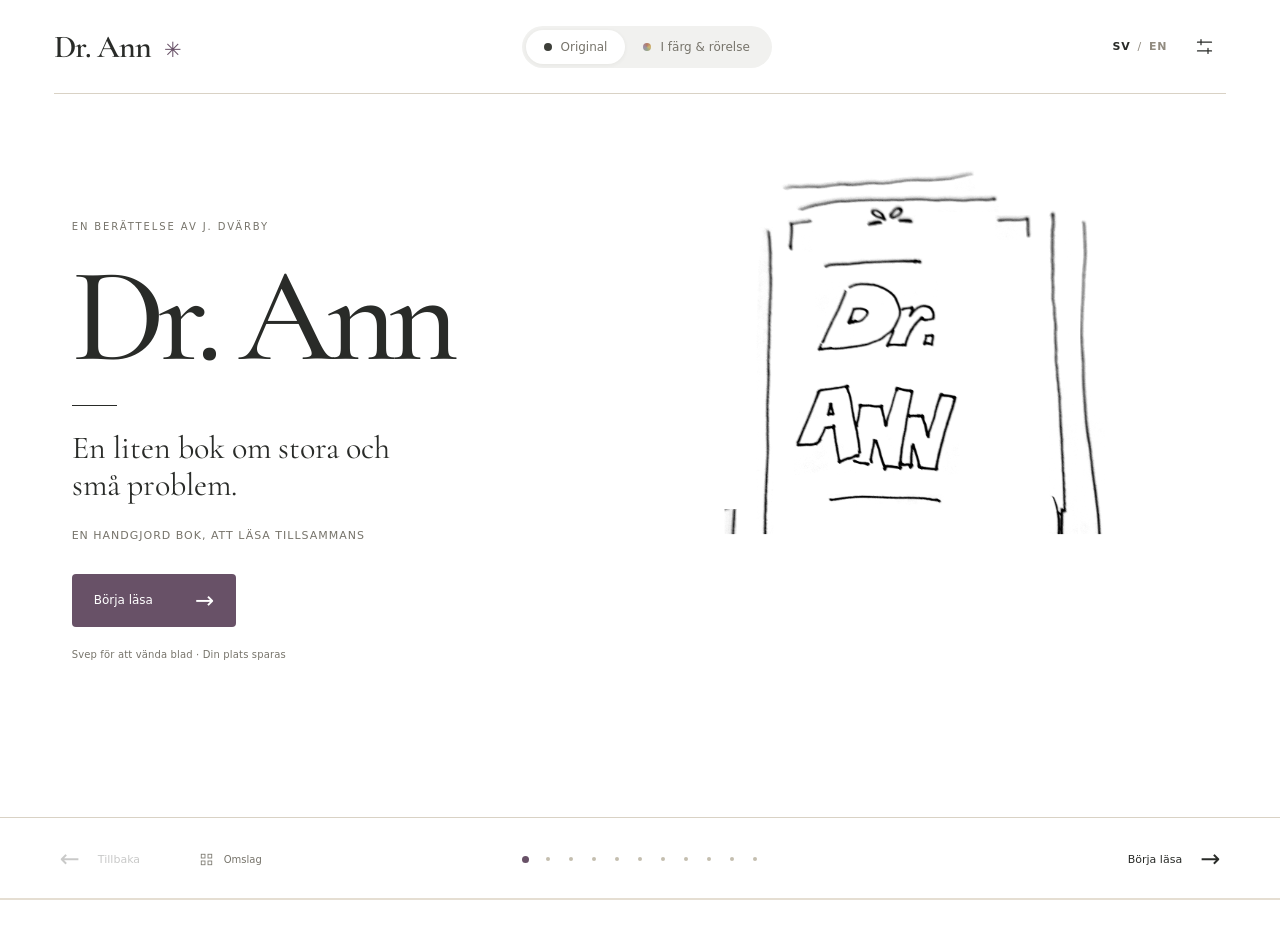
==== commit 9601b23a: "Refine Dr. Ann artwork focus and silhouette registration" ====
--- a/dr-ann/index.html
+++ b/dr-ann/index.html
@@ -11,8 +11,8 @@
   <link rel="icon" href="/dr-ann/assets/icon.svg" type="image/svg+xml">
   <link rel="apple-touch-icon" href="/dr-ann/assets/icon-192.png">
   <link rel="manifest" href="/dr-ann/manifest.webmanifest">
-  <link rel="stylesheet" href="/dr-ann/book.css?v=fidelity-4">
-  <link rel="stylesheet" href="/dr-ann/compositions.css?v=fidelity-4">
+  <link rel="stylesheet" href="/dr-ann/book.css?v=focus-2">
+  <link rel="stylesheet" href="/dr-ann/compositions.css?v=focus-2">
   <title>Dr. Ann · J. Dvärby</title>
 </head>
 <body>
@@ -64,6 +64,6 @@
   <p class="sr-only" id="announcement" role="status" aria-live="polite"></p>
   <div id="toast" role="status"></div>
   <noscript><p class="noscript">Boken behöver JavaScript för sidvändning. / This book needs JavaScript for page turns.</p></noscript>
-  <script type="module" src="/dr-ann/book.js?v=fidelity-4"></script>
+  <script type="module" src="/dr-ann/book.js?v=focus-2"></script>
 </body>
 </html>
--- a/dr-ann/compositions.css
+++ b/dr-ann/compositions.css
@@ -19,3 +19,5 @@
 @media(max-width:700px){.scene-7 .flowing-story .illustration,.scene-8 .flowing-story .illustration{float:none;width:100%;margin:20px 0 28px;shape-outside:none}}
 .part-3{transform-origin:49% 85%}.part-7{transform-origin:13.25% 76.65%}.part-11{transform-origin:14.54% 39%}.bandage-glow{width:48%;height:70%;left:12%;top:4%;background:radial-gradient(ellipse,#e0c7a477,transparent 70%);clip-path:none;mix-blend-mode:multiply}.handshake-glow{position:absolute;width:30%;height:25%;left:47%;top:49%;background:radial-gradient(ellipse,#e0af6c55,transparent 70%);opacity:0;pointer-events:none;mix-blend-mode:multiply}.play .handshake-glow{animation:cloth-wrap 2s ease-in-out}@keyframes tree-stir{0%,100%{transform:rotate(0)}30%{transform:rotate(-.6deg)}65%{transform:rotate(.6deg)}}@keyframes source-steam{0%,100%{transform:translateY(0);opacity:1}45%{transform:translateY(-26px);opacity:.62}75%{transform:translateY(-12px);opacity:.9}}
 .scene-3 .flowing-story .illustration{shape-outside:inset(0);shape-margin:12px}
+/* These photographed contours read best without an idle 3D resample or soft shadow. */
+.art-trigger:is([data-art="3"],[data-art="5"],[data-art="11"]){perspective:none}.art-trigger:is([data-art="3"],[data-art="5"],[data-art="11"]) .art-plane{filter:none;transform:none;transition:none;transform-style:flat}.art-trigger:is([data-art="3"],[data-art="5"],[data-art="11"]) .scene-wash{display:none}
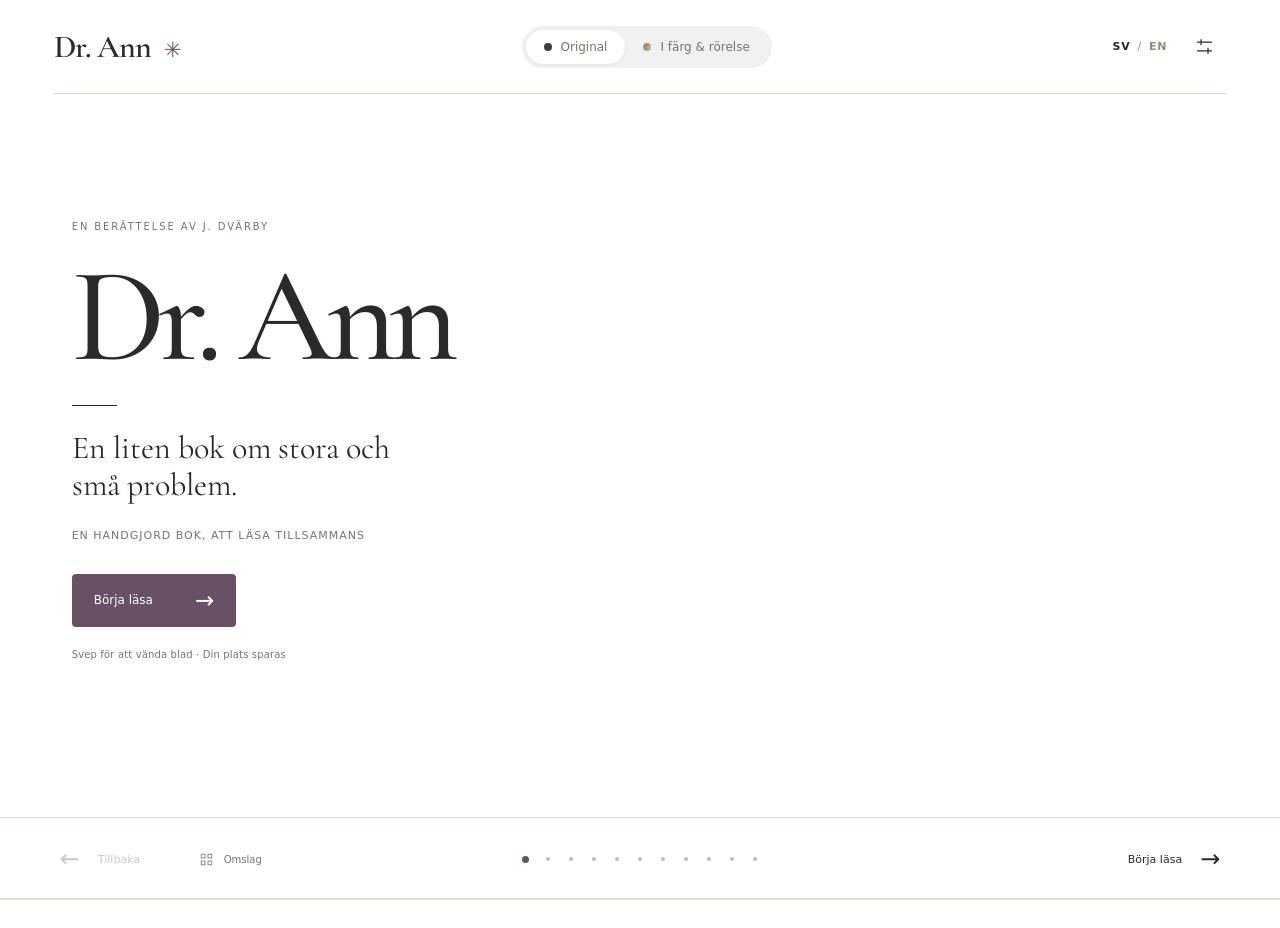
==== commit 26ac3cd0: "Correct GeggaO'boy spelling in both editions" ====
--- a/dr-ann/index.html
+++ b/dr-ann/index.html
@@ -11,8 +11,8 @@
   <link rel="icon" href="/dr-ann/assets/icon.svg" type="image/svg+xml">
   <link rel="apple-touch-icon" href="/dr-ann/assets/icon-192.png">
   <link rel="manifest" href="/dr-ann/manifest.webmanifest">
-  <link rel="stylesheet" href="/dr-ann/book.css?v=focus-2">
-  <link rel="stylesheet" href="/dr-ann/compositions.css?v=focus-2">
+  <link rel="stylesheet" href="/dr-ann/book.css?v=focus-3">
+  <link rel="stylesheet" href="/dr-ann/compositions.css?v=focus-3">
   <title>Dr. Ann · J. Dvärby</title>
 </head>
 <body>
@@ -64,6 +64,6 @@
   <p class="sr-only" id="announcement" role="status" aria-live="polite"></p>
   <div id="toast" role="status"></div>
   <noscript><p class="noscript">Boken behöver JavaScript för sidvändning. / This book needs JavaScript for page turns.</p></noscript>
-  <script type="module" src="/dr-ann/book.js?v=focus-2"></script>
+  <script type="module" src="/dr-ann/book.js?v=focus-3"></script>
 </body>
 </html>
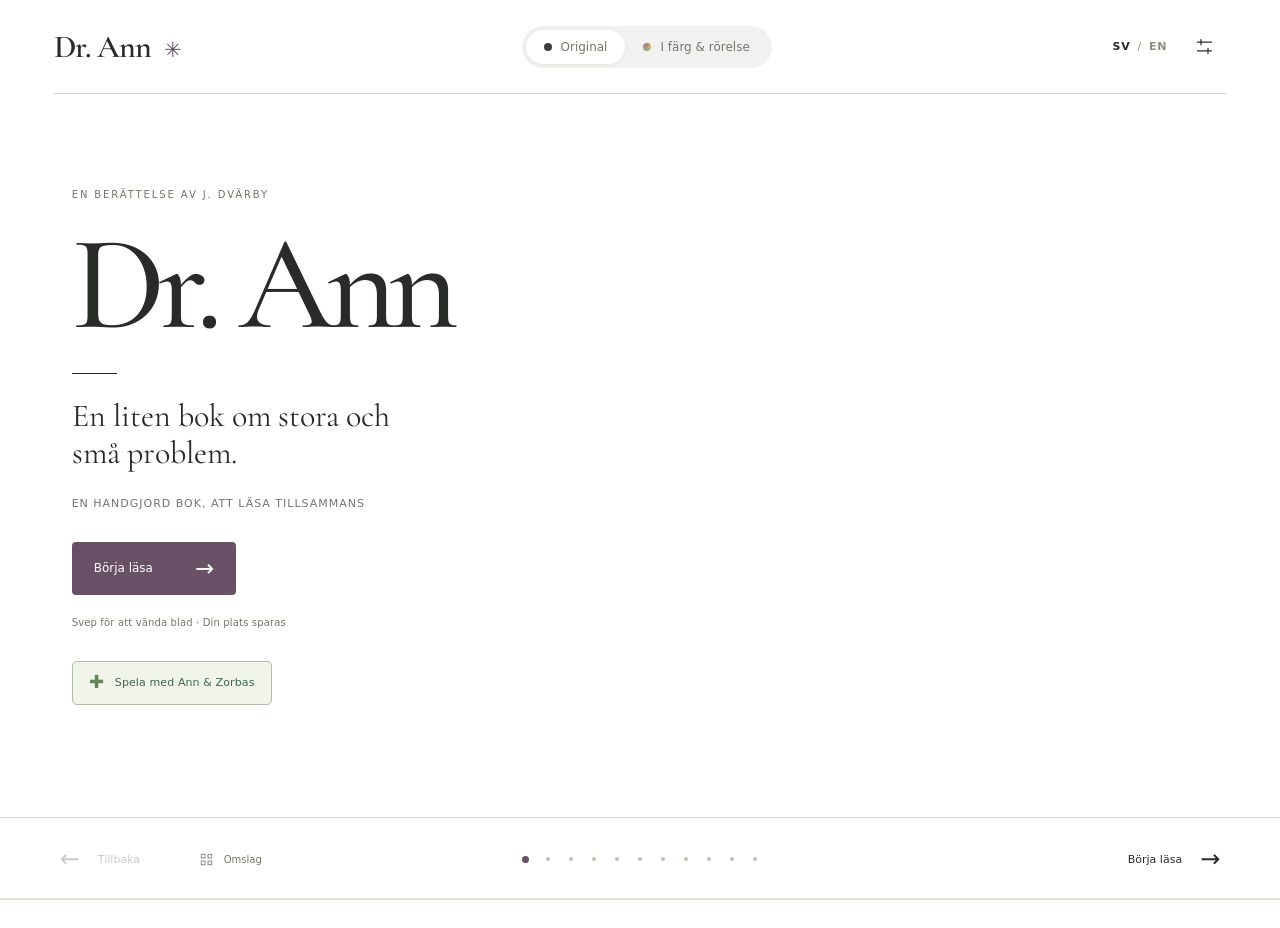
==== commit 688dda0a: "Add gentle Dr Ann and Zorbas pixel adventure with scale changes" ====
--- a/dr-ann/index.html
+++ b/dr-ann/index.html
@@ -11,9 +11,10 @@
   <link rel="icon" href="/dr-ann/assets/icon.svg" type="image/svg+xml">
   <link rel="apple-touch-icon" href="/dr-ann/assets/icon-192.png">
   <link rel="manifest" href="/dr-ann/manifest.webmanifest">
-  <link rel="stylesheet" href="/dr-ann/book.css?v=focus-3">
-  <link rel="stylesheet" href="/dr-ann/compositions.css?v=focus-3">
+  <link rel="stylesheet" href="/dr-ann/book.css?v=tone-1">
+  <link rel="stylesheet" href="/dr-ann/compositions.css?v=tone-1">
   <title>Dr. Ann · J. Dvärby</title>
+  <link rel="stylesheet" href="/dr-ann/game-link.css?v=1">
 </head>
 <body>
   <a class="skip" href="#reader">Till boken</a>
@@ -64,6 +65,7 @@
   <p class="sr-only" id="announcement" role="status" aria-live="polite"></p>
   <div id="toast" role="status"></div>
   <noscript><p class="noscript">Boken behöver JavaScript för sidvändning. / This book needs JavaScript for page turns.</p></noscript>
-  <script type="module" src="/dr-ann/book.js?v=focus-3"></script>
+  <script type="module" src="/dr-ann/book.js?v=tone-1"></script>
+  <script type="module" src="/dr-ann/game-link.js?v=1"></script>
 </body>
 </html>
--- a/dr-ann/game-link.css
+++ b/dr-ann/game-link.css
@@ -0,0 +1,5 @@
+.book-game-invitation{display:inline-flex;align-items:center;gap:11px;align-self:flex-start;order:4;margin-top:20px;padding:12px 16px;border:1px solid #aebda6;border-radius:5px;background:#f0f4e9;color:#3c654c;text-decoration:none;font:11px/1.4 system-ui,sans-serif;letter-spacing:.01em;min-height:44px}
+.book-game-invitation:hover{background:#e4ecd9;border-color:#6e8c64}
+.game-pixel-icon{font:18px/1 'Courier New',monospace;color:#66835b}
+.book-game-settings{display:block;width:max-content;margin-top:14px;text-decoration:underline;text-underline-offset:4px}
+@media(max-width:700px){.book-game-invitation{align-self:center;margin-top:12px;font-size:10px;padding:10px 14px}}
